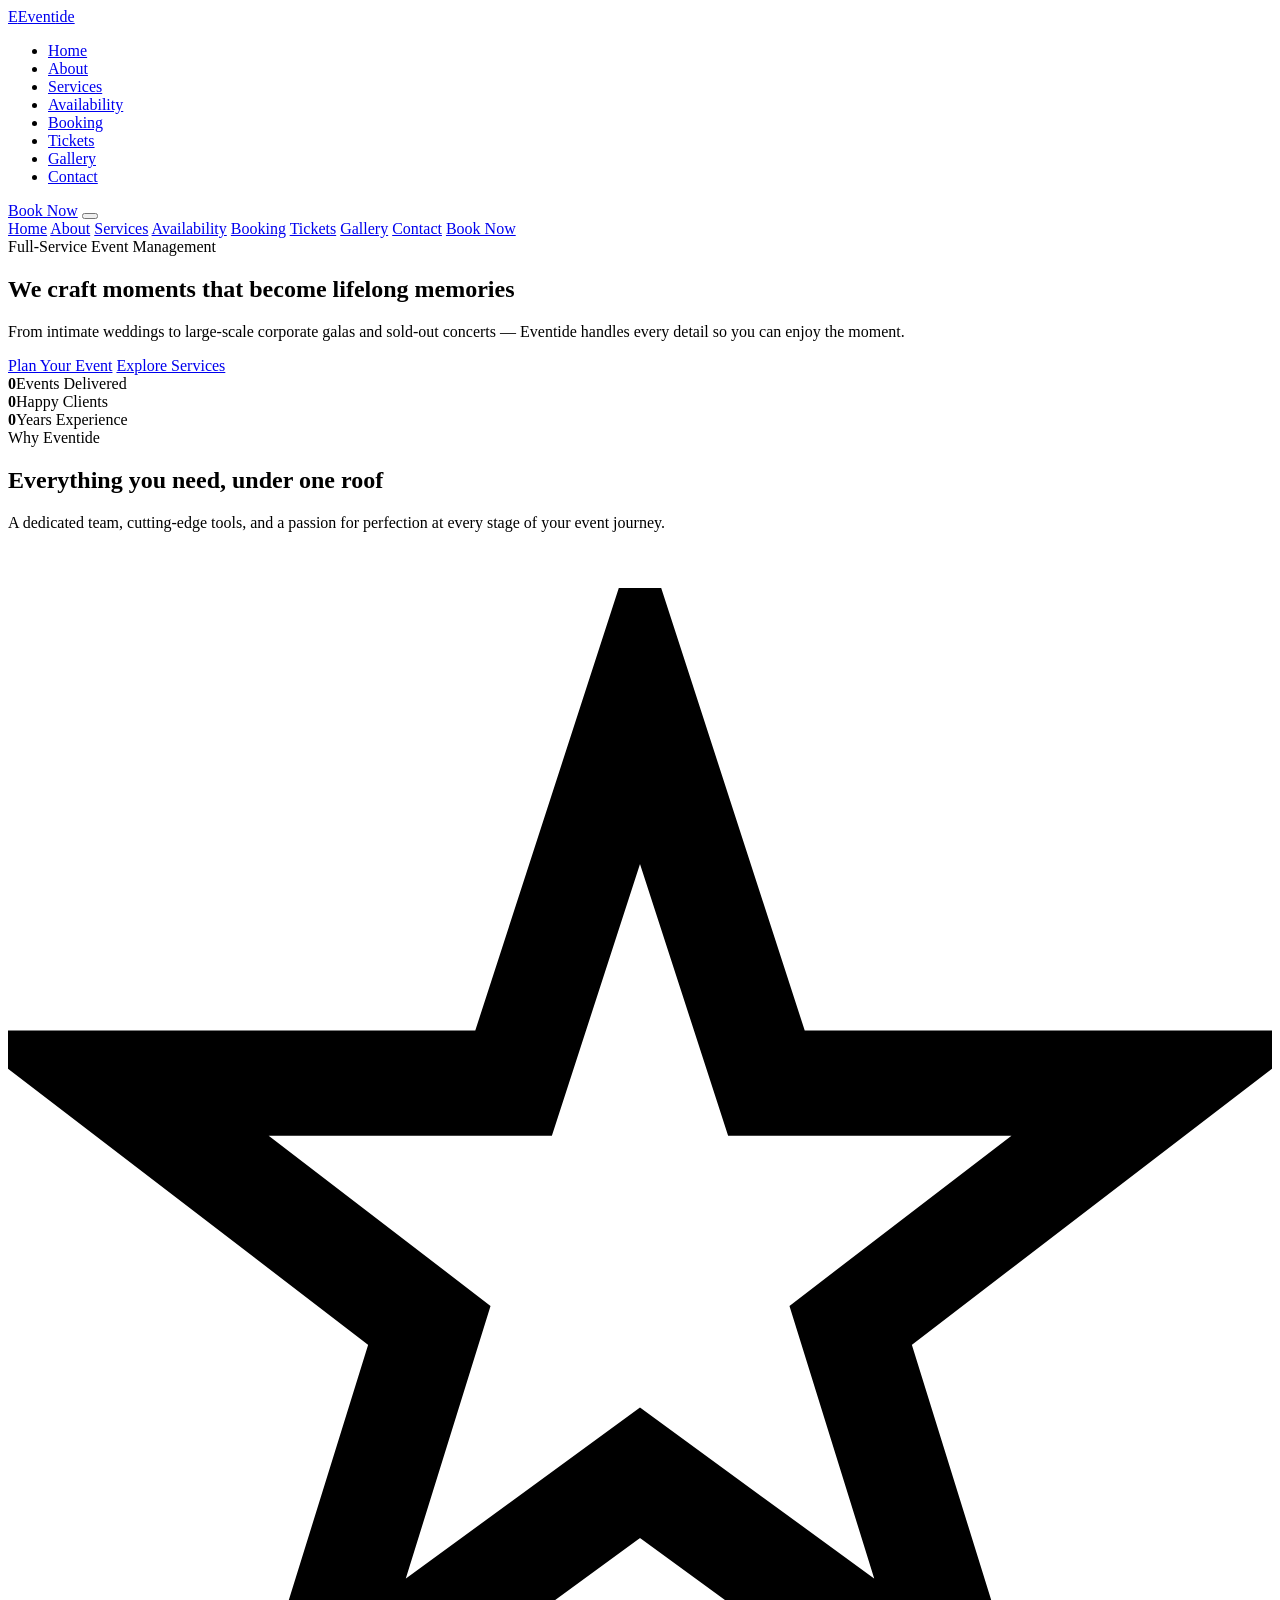
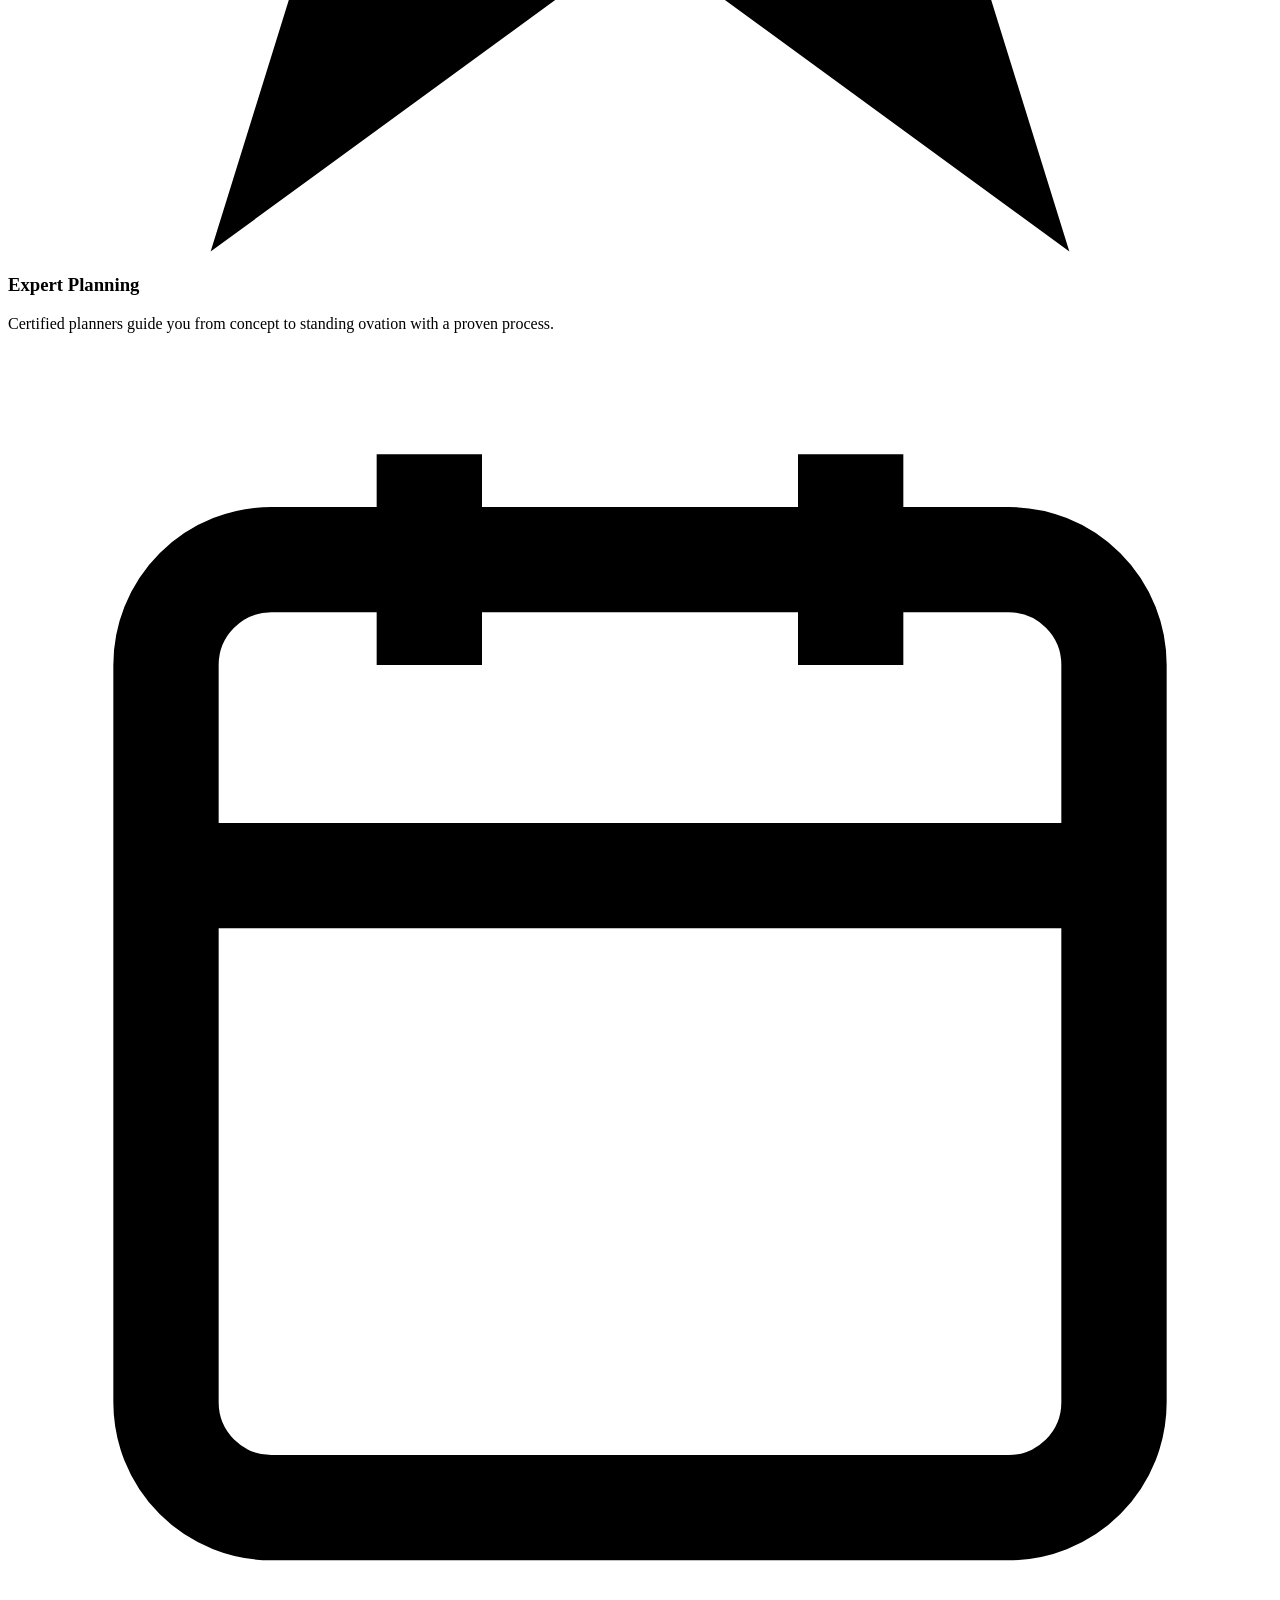
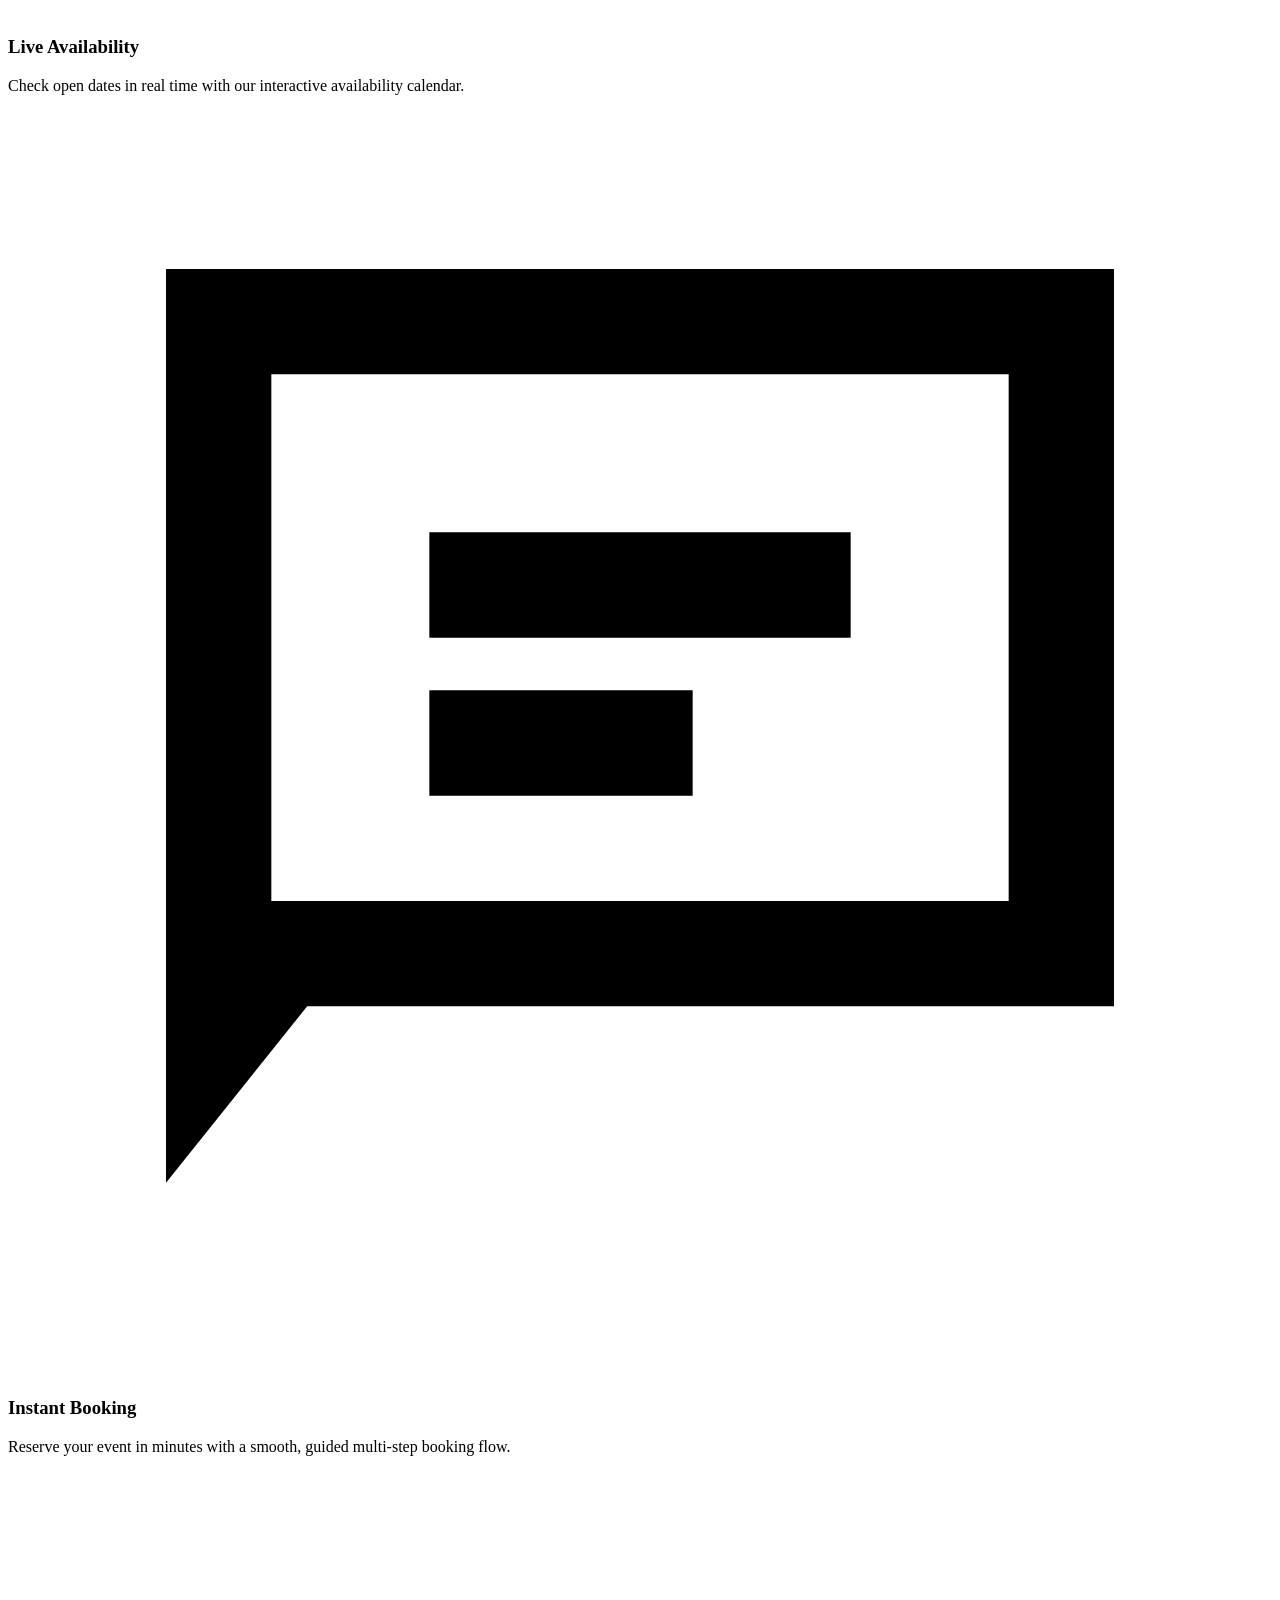
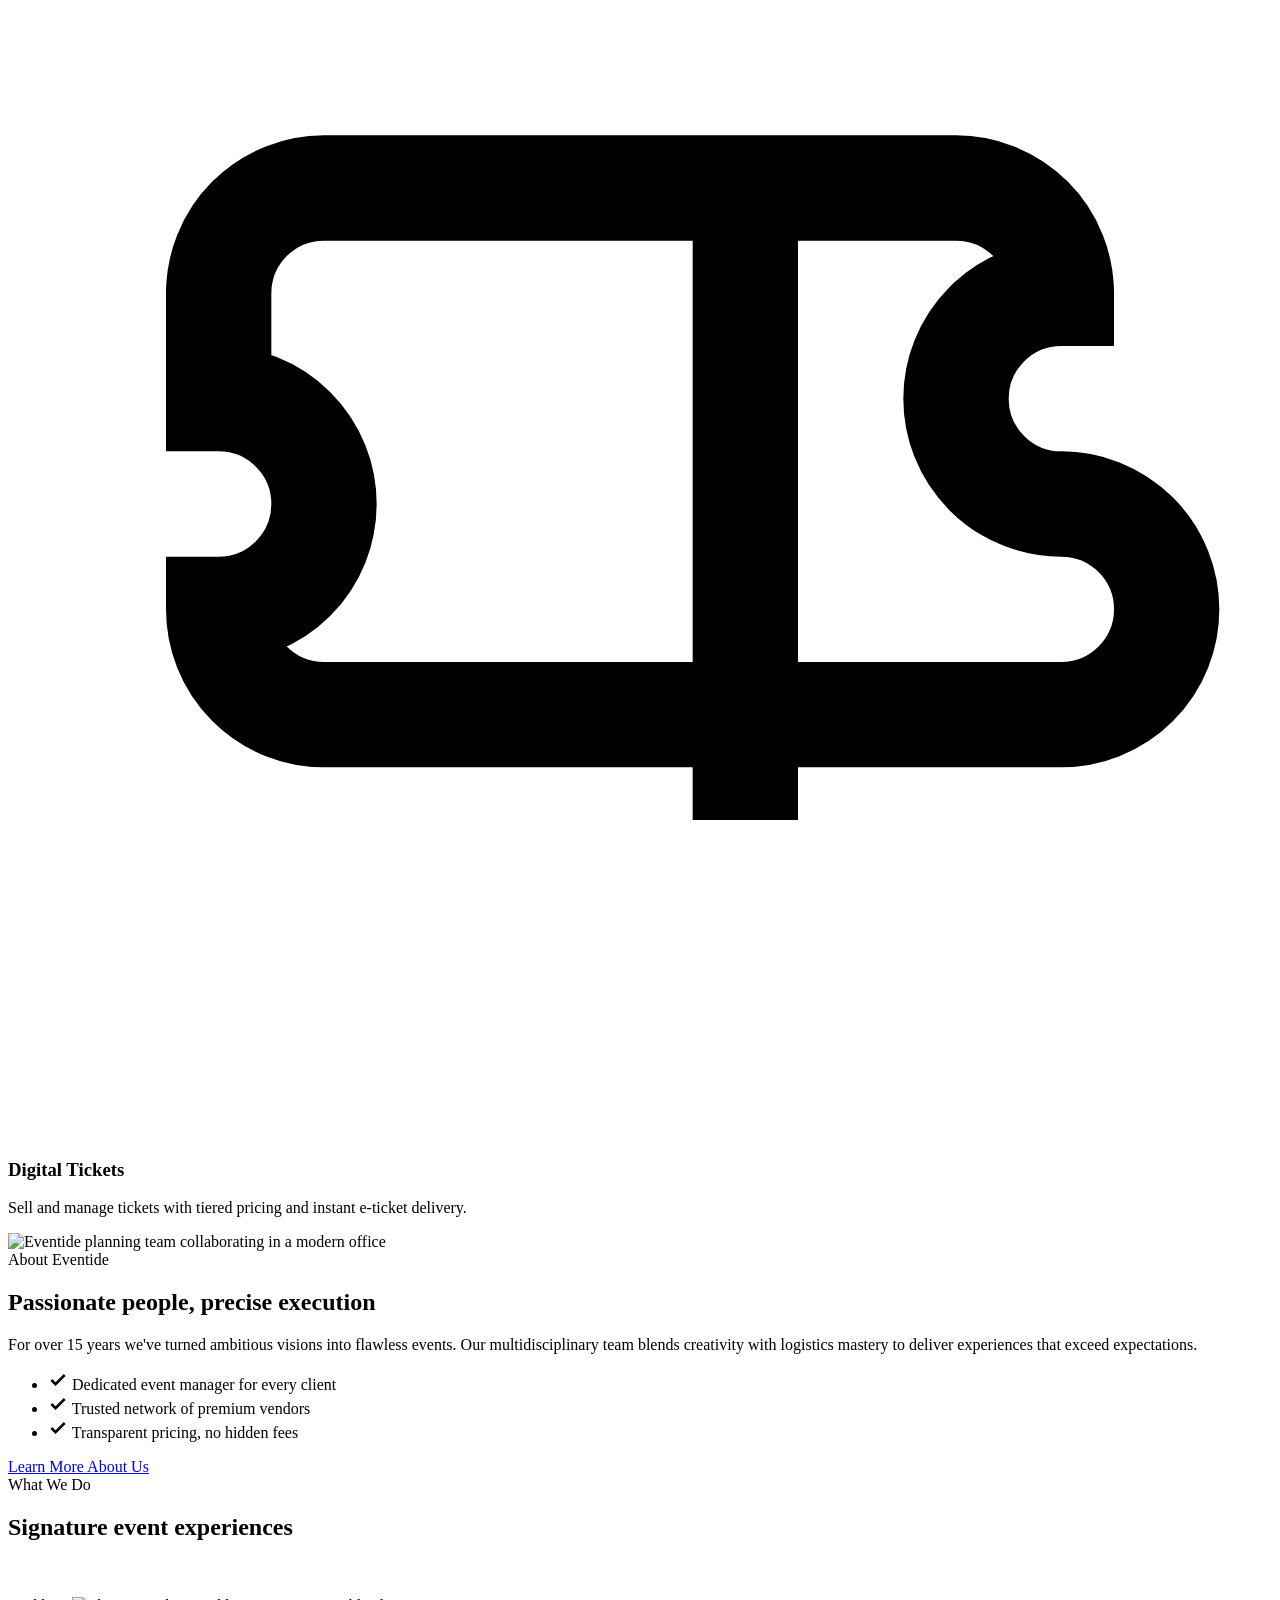
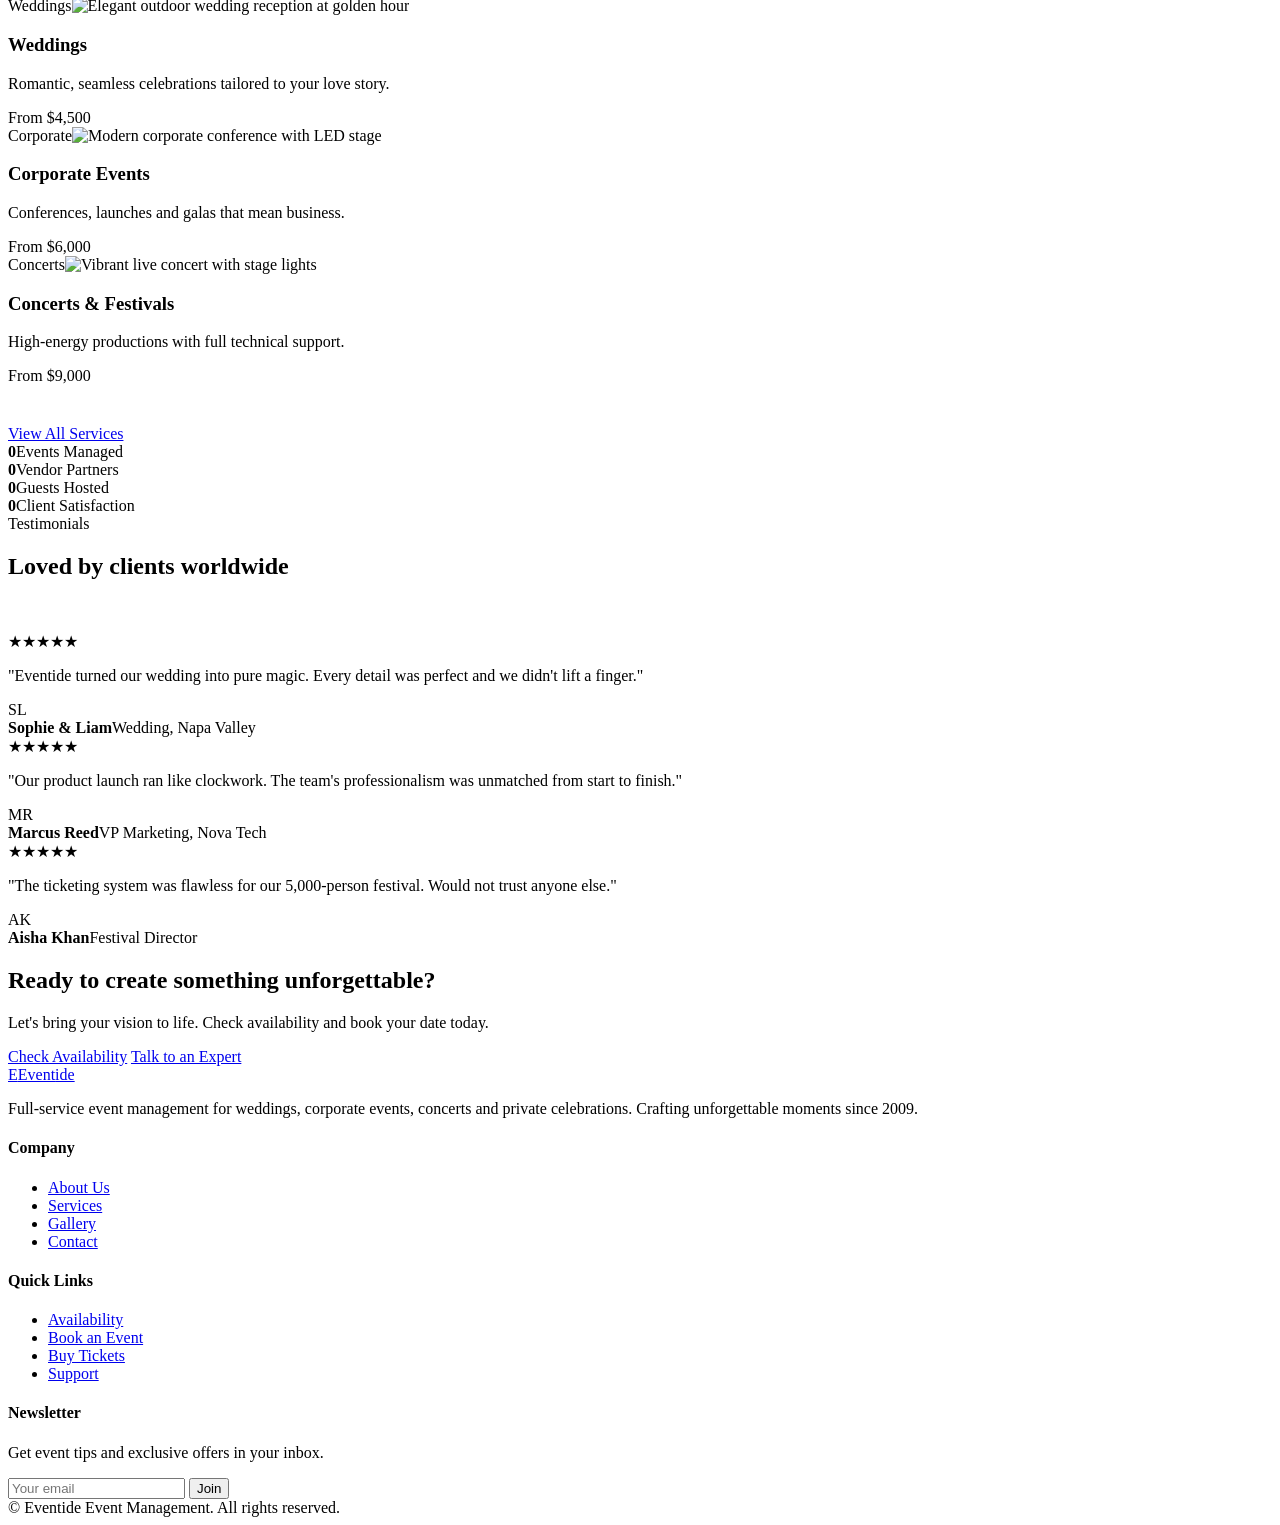
==== index.html @ 727e8614 "Add files via upload" ====
<!DOCTYPE html>
<html lang="en" class="bg-background">
<head>
  <meta charset="UTF-8" />
  <meta name="viewport" content="width=device-width, initial-scale=1.0" />
  <title>Eventide — Unforgettable Events, Flawlessly Managed</title>
  <meta name="description" content="Eventide is a full-service event management company. Plan weddings, corporate events, concerts and private parties with live availability, easy booking and ticketing." />
  <meta name="theme-color" content="#0f0d15" />
  <link rel="preconnect" href="https://fonts.googleapis.com" />
  <link rel="preconnect" href="https://fonts.gstatic.com" crossorigin />
  <link href="https://fonts.googleapis.com/css2?family=Inter:wght@400;500;600;700;800&family=Playfair+Display:wght@600;700;800&display=swap" rel="stylesheet" />
  <link rel="stylesheet" href="css/style.css" />
</head>
<body>
  <!-- HEADER -->
  <header class="site-header">
    <nav class="nav" aria-label="Primary">
      <a href="index.html" class="logo"><span class="logo__mark">E</span>Event<span>ide</span></a>
      <ul class="nav__links">
        <li><a href="index.html" class="active">Home</a></li>
        <li><a href="about.html">About</a></li>
        <li><a href="services.html">Services</a></li>
        <li><a href="calendar.html">Availability</a></li>
        <li><a href="booking.html">Booking</a></li>
        <li><a href="tickets.html">Tickets</a></li>
        <li><a href="gallery.html">Gallery</a></li>
        <li><a href="contact.html">Contact</a></li>
      </ul>
      <div class="nav__cta">
        <a href="booking.html" class="btn btn--primary">Book Now</a>
        <button class="nav__toggle" aria-label="Toggle menu" aria-expanded="false"><span></span><span></span><span></span></button>
      </div>
    </nav>
  </header>
  <div class="mobile-panel">
    <a href="index.html" class="active">Home</a>
    <a href="about.html">About</a>
    <a href="services.html">Services</a>
    <a href="calendar.html">Availability</a>
    <a href="booking.html">Booking</a>
    <a href="tickets.html">Tickets</a>
    <a href="gallery.html">Gallery</a>
    <a href="contact.html">Contact</a>
    <a href="booking.html" class="btn btn--primary btn--block">Book Now</a>
  </div>

  <!-- HERO -->
  <section class="hero">
    <div class="hero__bg" style="background-image:url('public/images/hero.png')"></div>
    <div class="container">
      <div class="hero__inner">
        <span class="eyebrow reveal">Full-Service Event Management</span>
        <h1 class="reveal" data-delay="1">We craft moments that become <span class="text-gold">lifelong memories</span></h1>
        <p class="reveal" data-delay="2">From intimate weddings to large-scale corporate galas and sold-out concerts — Eventide handles every detail so you can enjoy the moment.</p>
        <div class="hero__actions reveal" data-delay="3">
          <a href="booking.html" class="btn btn--primary">Plan Your Event</a>
          <a href="services.html" class="btn btn--ghost">Explore Services</a>
        </div>
        <div class="hero__stats reveal" data-delay="4">
          <div class="hero__stat"><strong><span data-count="1200" data-suffix="+">0</span></strong><span>Events Delivered</span></div>
          <div class="hero__stat"><strong><span data-count="98" data-suffix="%">0</span></strong><span>Happy Clients</span></div>
          <div class="hero__stat"><strong><span data-count="15" data-suffix="+">0</span></strong><span>Years Experience</span></div>
        </div>
      </div>
    </div>
  </section>

  <!-- FEATURES -->
  <section class="section">
    <div class="container">
      <div class="center" style="margin-bottom:56px">
        <span class="eyebrow reveal">Why Eventide</span>
        <h2 class="section-title reveal" data-delay="1">Everything you need, under one roof</h2>
        <p class="section-lead reveal" data-delay="2">A dedicated team, cutting-edge tools, and a passion for perfection at every stage of your event journey.</p>
      </div>
      <div class="grid grid--4">
        <article class="card feature reveal">
          <div class="feature__icon"><svg viewBox="0 0 24 24" fill="none" stroke="currentColor" stroke-width="2"><path d="M12 2l2.4 7.4H22l-6 4.6 2.3 7.4-6.3-4.6L5.7 21.4 8 14 2 9.4h7.6z"/></svg></div>
          <h3>Expert Planning</h3>
          
          <p>Certified planners guide you from concept to standing ovation with a proven process.</p>
        </article>
        <article class="card feature reveal" data-delay="1">
          <div class="feature__icon"><svg viewBox="0 0 24 24" fill="none" stroke="currentColor" stroke-width="2"><rect x="3" y="4" width="18" height="18" rx="2"/><path d="M16 2v4M8 2v4M3 10h18"/></svg></div>
          <h3>Live Availability</h3>
          
          <p>Check open dates in real time with our interactive availability calendar.</p>
        </article>
        <article class="card feature reveal" data-delay="2">
          <div class="feature__icon"><svg viewBox="0 0 24 24" fill="none" stroke="currentColor" stroke-width="2"><path d="M4 4h16v12H5.2L4 17.5z"/><path d="M8 9h8M8 12h5"/></svg></div>
          <h3>Instant Booking</h3>
          
          <p>Reserve your event in minutes with a smooth, guided multi-step booking flow.</p>
        </article>
        <article class="card feature reveal" data-delay="3">
          <div class="feature__icon"><svg viewBox="0 0 24 24" fill="none" stroke="currentColor" stroke-width="2"><path d="M4 8a2 2 0 012-2h12a2 2 0 012 2 2 2 0 000 4 2 2 0 010 4H6a2 2 0 01-2-2 2 2 0 000-4z"/><path d="M14 6v12"/></svg></div>
          <h3>Digital Tickets</h3>
          
          <p>Sell and manage tickets with tiered pricing and instant e-ticket delivery.</p>
        </article>
      </div>
    </div>
  </section>

  <!-- ABOUT SPLIT -->
  <section class="section" style="padding-top:0">
    <div class="container">
      <div class="split">
        <div class="split__media reveal"><img src="public/images/team.png" alt="Eventide planning team collaborating in a modern office" /></div>
        <div class="split__body reveal" data-delay="1">
          <span class="eyebrow">About Eventide</span>
          <h2 class="section-title">Passionate people, precise execution</h2>
          <p>For over 15 years we've turned ambitious visions into flawless events. Our multidisciplinary team blends creativity with logistics mastery to deliver experiences that exceed expectations.</p>
          <ul class="check-list">
            <li><svg width="20" height="20" viewBox="0 0 24 24" fill="none" stroke="currentColor" stroke-width="3"><path d="M20 6L9 17l-5-5"/></svg> Dedicated event manager for every client</li>
            <li><svg width="20" height="20" viewBox="0 0 24 24" fill="none" stroke="currentColor" stroke-width="3"><path d="M20 6L9 17l-5-5"/></svg> Trusted network of premium vendors</li>
            <li><svg width="20" height="20" viewBox="0 0 24 24" fill="none" stroke="currentColor" stroke-width="3"><path d="M20 6L9 17l-5-5"/></svg> Transparent pricing, no hidden fees</li>
          </ul>
          <a href="about.html" class="btn btn--ghost" style="margin-top:10px">Learn More About Us</a>
        </div>
      </div>
    </div>
  </section>

  <!-- SERVICES PREVIEW -->
  <section class="section" style="padding-top:0">
    <div class="container">
      <div class="center" style="margin-bottom:56px">
        <span class="eyebrow reveal">What We Do</span>
        <h2 class="section-title reveal" data-delay="1">Signature event experiences</h2>
      </div>
      <div class="grid grid--3">
        <article class="card reveal">
          <div class="card__media"><span class="card__tag">Weddings</span><img src="public/images/wedding.png" alt="Elegant outdoor wedding reception at golden hour" /></div>
          <div class="card__body"><h3>Weddings</h3><p>Romantic, seamless celebrations tailored to your love story.</p><div class="card__price">From $4,500</div></div>
        </article>
        <article class="card reveal" data-delay="1">
          <div class="card__media"><span class="card__tag">Corporate</span><img src="public/images/corporate.png" alt="Modern corporate conference with LED stage" /></div>
          <div class="card__body"><h3>Corporate Events</h3><p>Conferences, launches and galas that mean business.</p><div class="card__price">From $6,000</div></div>
        </article>
        <article class="card reveal" data-delay="2">
          <div class="card__media"><span class="card__tag">Concerts</span><img src="public/images/concert.png" alt="Vibrant live concert with stage lights" /></div>
          <div class="card__body"><h3>Concerts & Festivals</h3><p>High-energy productions with full technical support.</p><div class="card__price">From $9,000</div></div>
        </article>
      </div>
      <div class="center" style="margin-top:40px"><a href="services.html" class="btn btn--primary">View All Services</a></div>
    </div>
  </section>

  <!-- STATS STRIP -->
  <section class="section--tight">
    <div class="container">
      <div class="stats-strip">
        <div class="stat reveal"><strong><span data-count="1200" data-suffix="+">0</span></strong><span>Events Managed</span></div>
        <div class="stat reveal" data-delay="1"><strong><span data-count="350" data-suffix="+">0</span></strong><span>Vendor Partners</span></div>
        <div class="stat reveal" data-delay="2"><strong><span data-count="45" data-suffix="k">0</span></strong><span>Guests Hosted</span></div>
        <div class="stat reveal" data-delay="3"><strong><span data-count="98" data-suffix="%">0</span></strong><span>Client Satisfaction</span></div>
      </div>
    </div>
  </section>

  <!-- TESTIMONIALS -->
  <section class="section" style="padding-top:0">
    <div class="container">
      <div class="center" style="margin-bottom:52px">
        <span class="eyebrow reveal">Testimonials</span>
        <h2 class="section-title reveal" data-delay="1">Loved by clients worldwide</h2>
      </div>
      <div class="grid grid--3">
        <article class="card testimonial reveal">
          <div class="stars">★★★★★</div>
          <p>"Eventide turned our wedding into pure magic. Every detail was perfect and we didn't lift a finger."</p>
          <div class="testimonial__author"><div class="avatar">SL</div><div><strong>Sophie & Liam</strong><span>Wedding, Napa Valley</span></div></div>
          
        </article>
        <article class="card testimonial reveal" data-delay="1">
          <div class="stars">★★★★★</div>
          <p>"Our product launch ran like clockwork. The team's professionalism was unmatched from start to finish."</p>
          <div class="testimonial__author"><div class="avatar">MR</div><div><strong>Marcus Reed</strong><span>VP Marketing, Nova Tech</span></div></div>
         
        </article>
        <article class="card testimonial reveal" data-delay="2">
          <div class="stars">★★★★★</div>
          <p>"The ticketing system was flawless for our 5,000-person festival. Would not trust anyone else."</p>
          <div class="testimonial__author"><div class="avatar">AK</div><div><strong>Aisha Khan</strong><span>Festival Director</span></div></div>
          
        </article>
      </div>
    </div>
  </section>

  <!-- CTA -->
  <section class="section" style="padding-top:0">
    <div class="container">
      <div class="cta reveal">
        <div class="cta__bg" style="background-image:url('public/images/cta.png')"></div>
        <h2>Ready to create something unforgettable?</h2>
        <p>Let's bring your vision to life. Check availability and book your date today.</p>
        <div class="hero__actions" style="justify-content:center">
          <a href="calendar.html" class="btn btn--primary">Check Availability</a>
          <a href="contact.html" class="btn btn--ghost">Talk to an Expert</a>
        </div>
      </div>
    </div>
  </section>

  <!-- FOOTER -->
  <footer class="site-footer">
    <div class="container">
      <div class="footer__grid">
        <div>
          <a href="index.html" class="logo"><span class="logo__mark">E</span>Event<span>ide</span></a>
          <p>Full-service event management for weddings, corporate events, concerts and private celebrations. Crafting unforgettable moments since 2009.</p>
        </div>
        <div>
          <h4>Company</h4>
          <ul class="footer__links">
            <li><a href="about.html">About Us</a></li>
            <li><a href="services.html">Services</a></li>
            <li><a href="gallery.html">Gallery</a></li>
            <li><a href="contact.html">Contact</a></li>
          </ul>
        </div>
        <div>
          <h4>Quick Links</h4>
          <ul class="footer__links">
            <li><a href="calendar.html">Availability</a></li>
            <li><a href="booking.html">Book an Event</a></li>
            <li><a href="tickets.html">Buy Tickets</a></li>
            <li><a href="contact.html">Support</a></li>
          </ul>
        </div>
        <div>
          <h4>Newsletter</h4>
          <p style="margin-top:0">Get event tips and exclusive offers in your inbox.</p>
          <form class="footer__news">
            <input type="email" placeholder="Your email" aria-label="Email address" required />
            <button class="btn btn--primary" type="submit">Join</button>
          </form>
        </div>
      </div>
      <div class="footer__bottom">© <span data-year></span> Eventide Event Management. All rights reserved.</div>
    </div>
  </footer>

  <script src="js/main.js"></script>
</body>
</html>
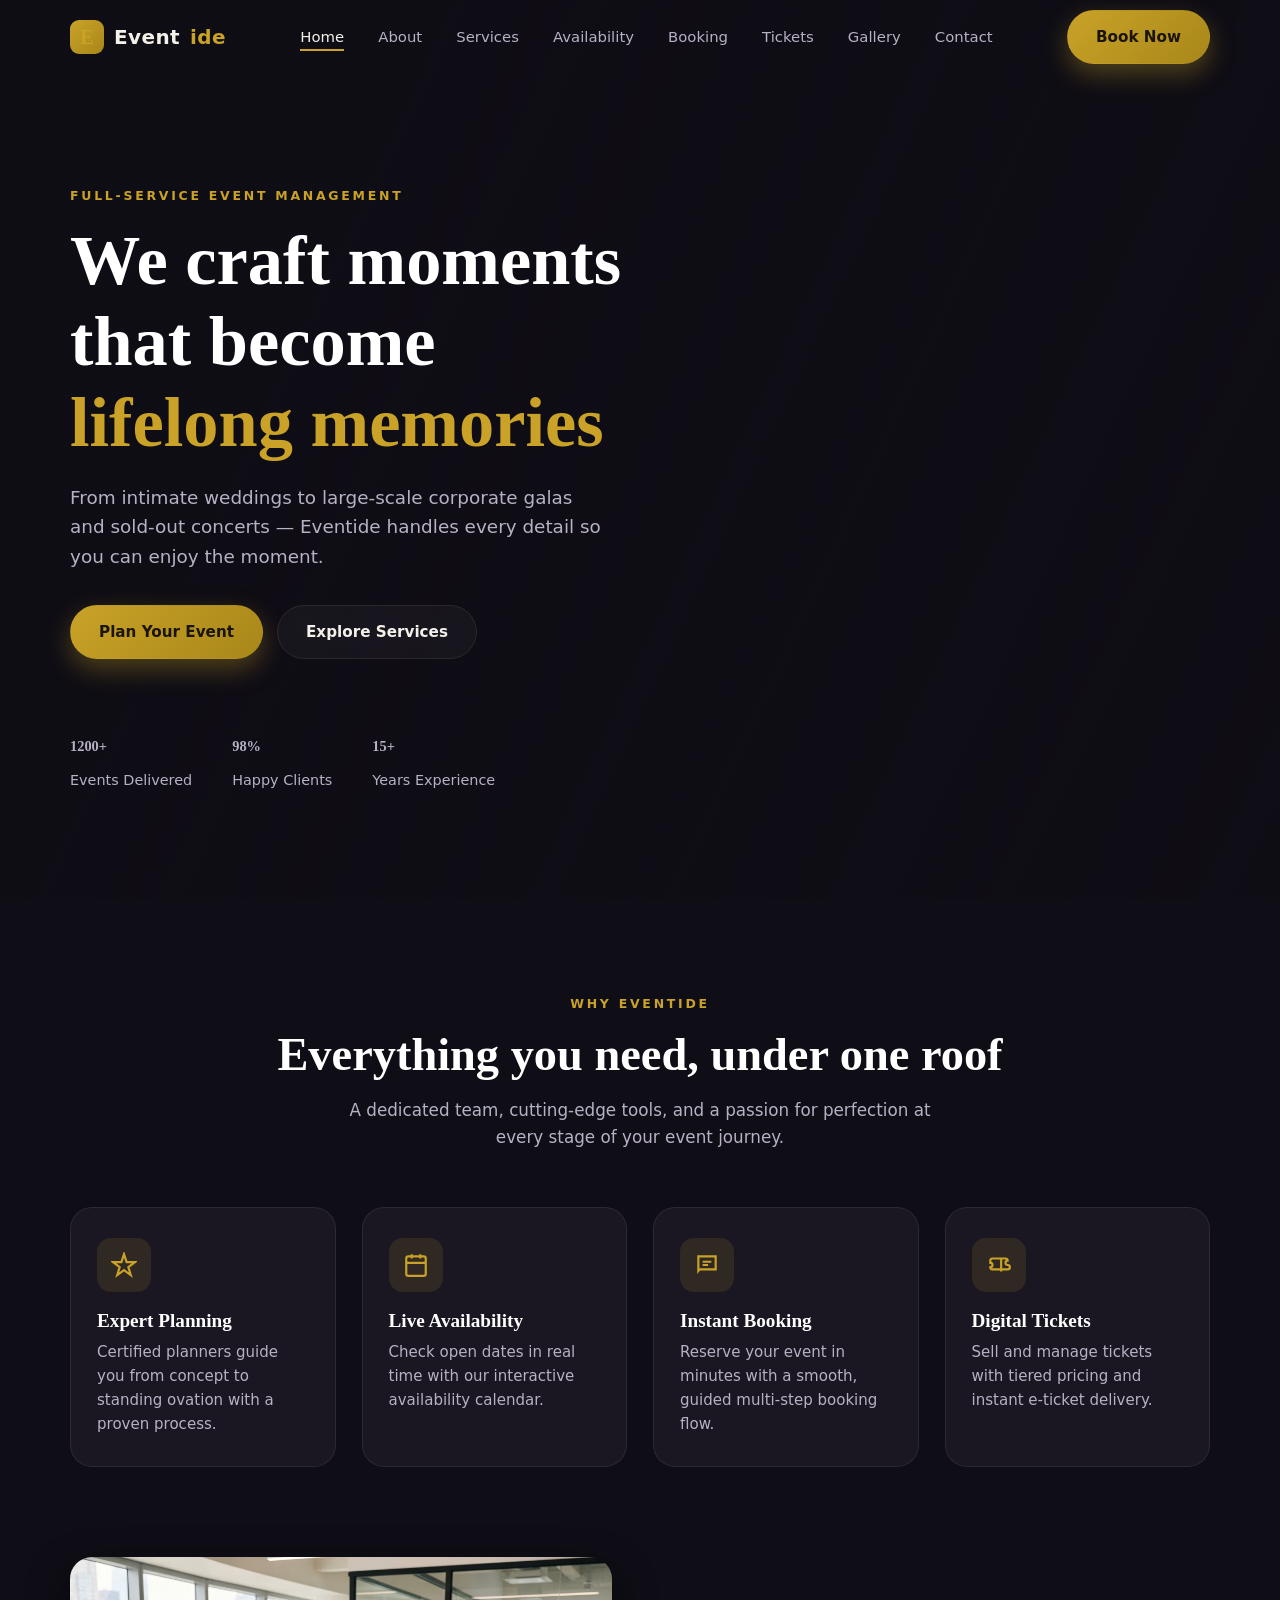
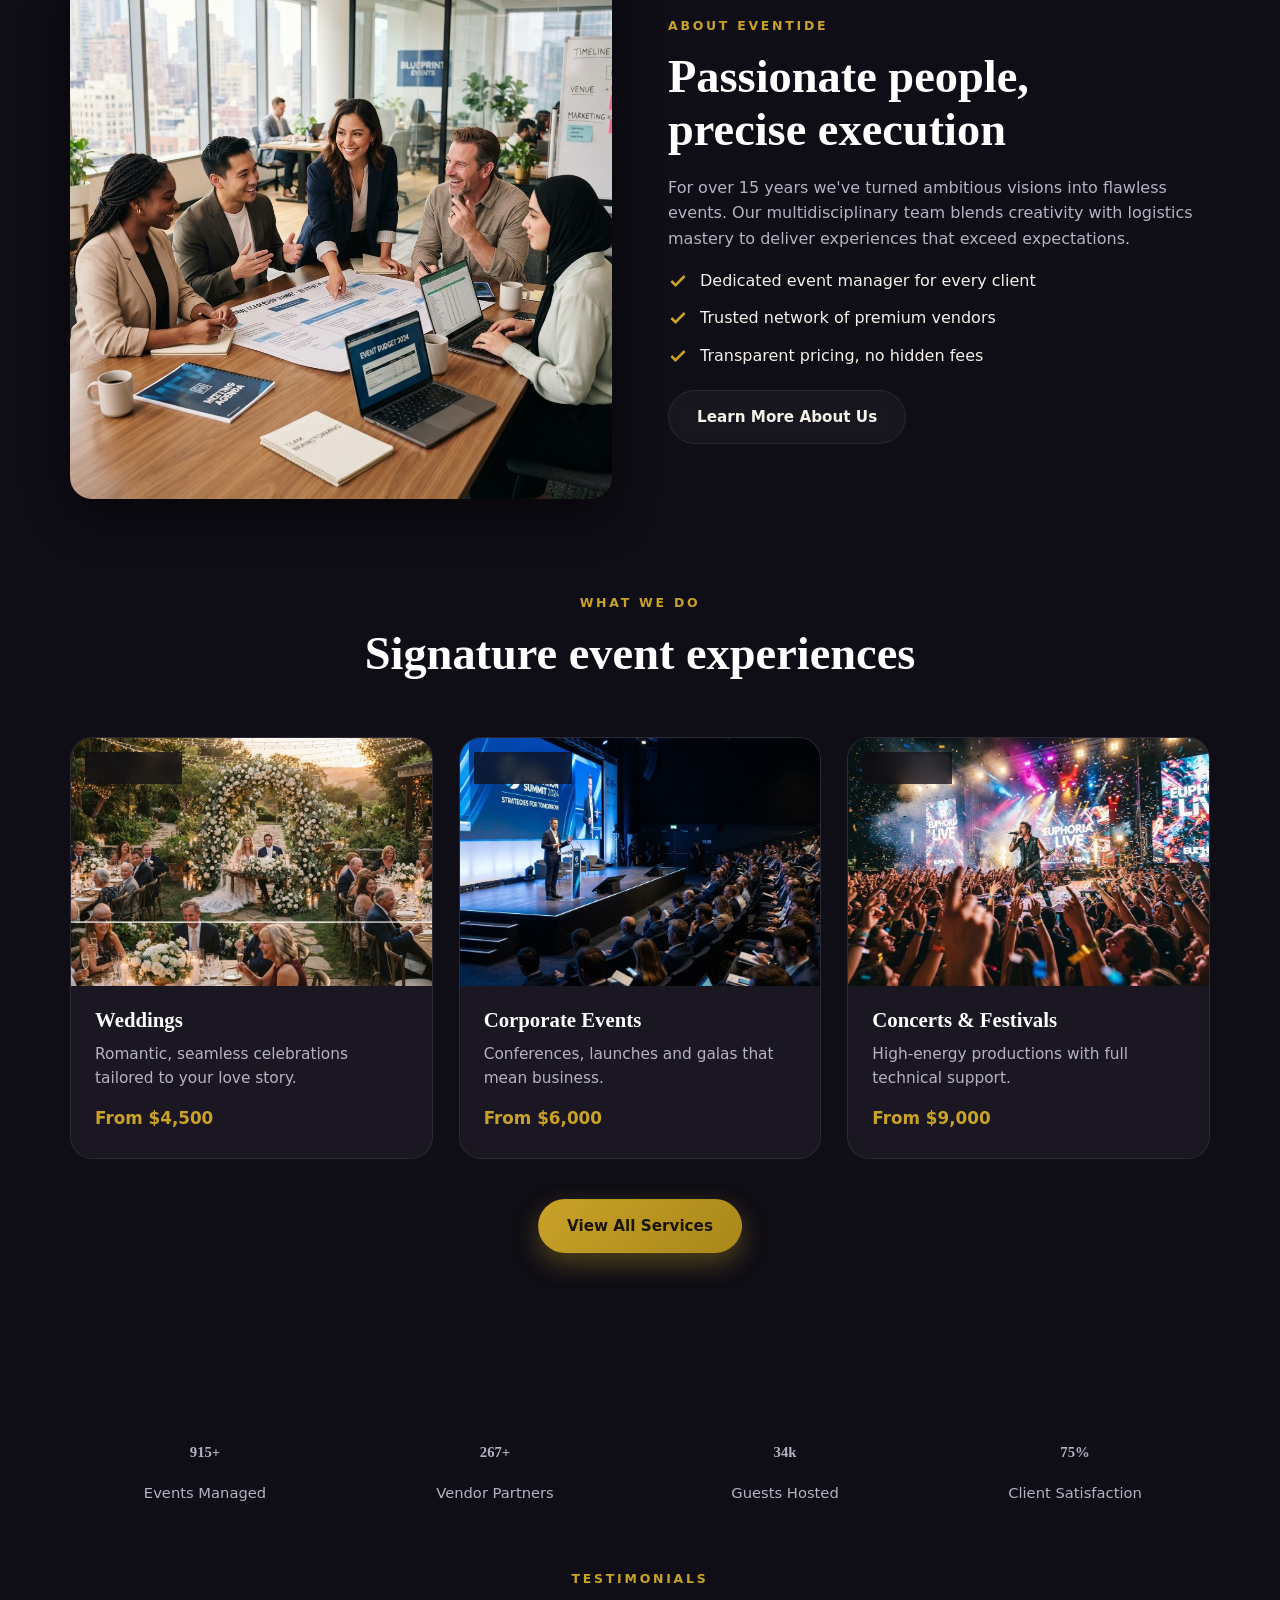
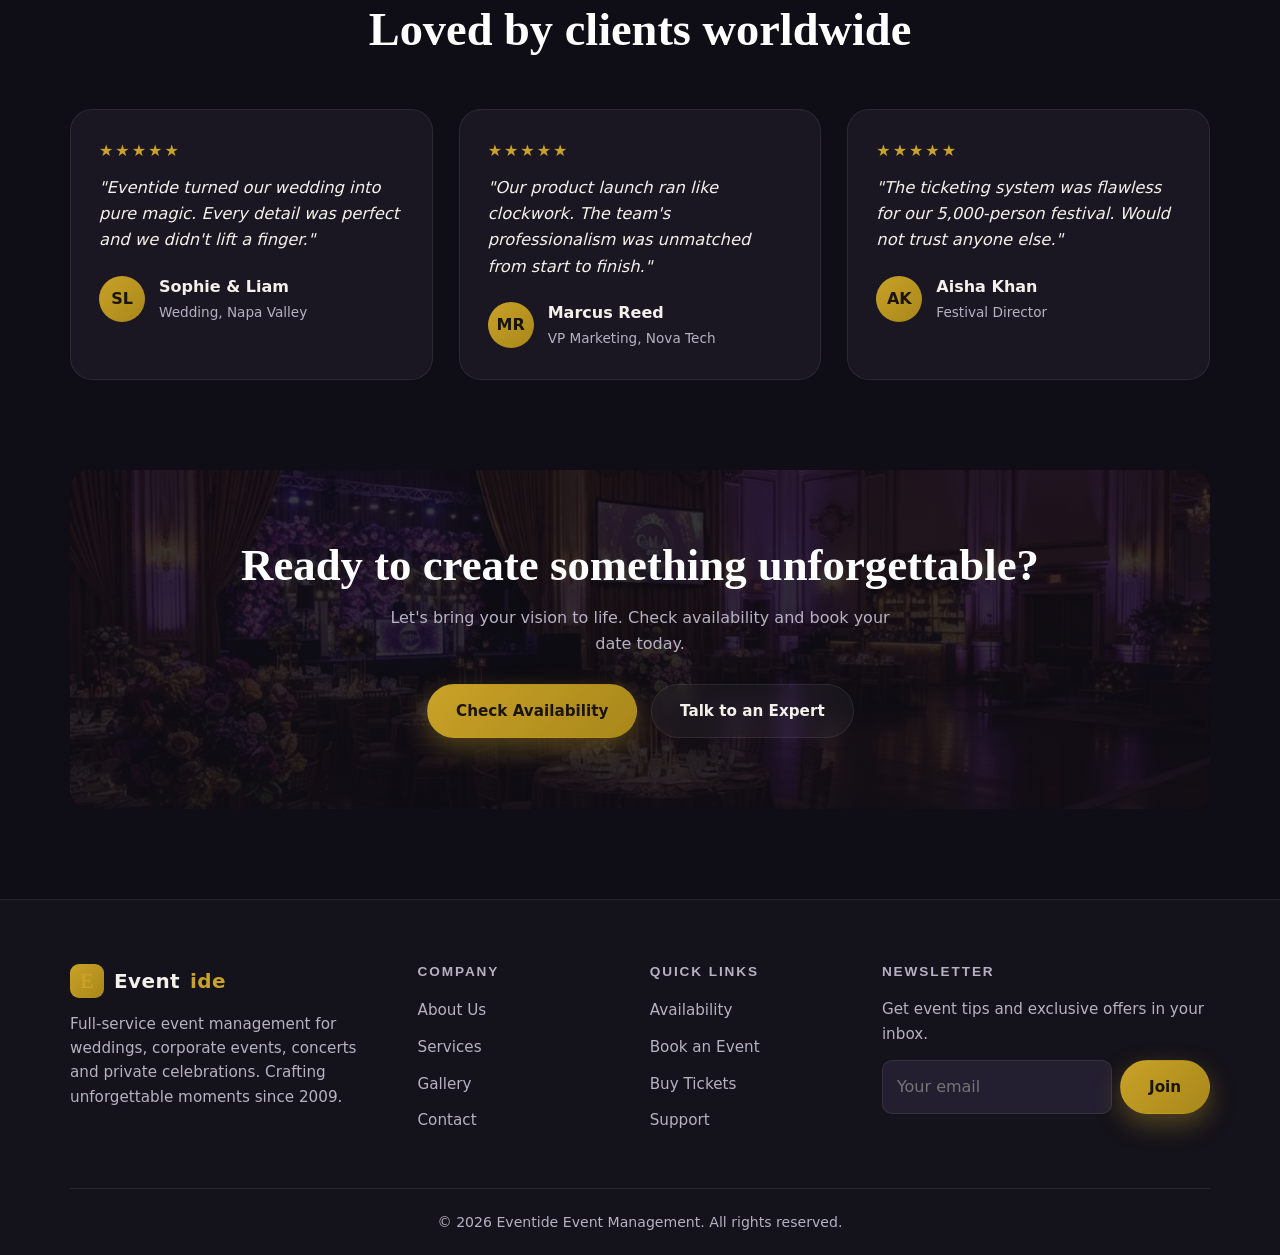
==== commit 3e302e60: "Update index.html" ====
--- a/index.html
+++ b/index.html
@@ -9,7 +9,7 @@
   <link rel="preconnect" href="https://fonts.googleapis.com" />
   <link rel="preconnect" href="https://fonts.gstatic.com" crossorigin />
   <link href="https://fonts.googleapis.com/css2?family=Inter:wght@400;500;600;700;800&family=Playfair+Display:wght@600;700;800&display=swap" rel="stylesheet" />
-  <link rel="stylesheet" href="css/style.css" />
+  <link rel="stylesheet" href="style.css" />
 </head>
 <body>
   <!-- HEADER -->
@@ -106,7 +106,7 @@
   <section class="section" style="padding-top:0">
     <div class="container">
       <div class="split">
-        <div class="split__media reveal"><img src="public/images/team.png" alt="Eventide planning team collaborating in a modern office" /></div>
+        <div class="split__media reveal"><img src="team.png" alt="Eventide planning team collaborating in a modern office" /></div>
         <div class="split__body reveal" data-delay="1">
           <span class="eyebrow">About Eventide</span>
           <h2 class="section-title">Passionate people, precise execution</h2>
@@ -131,15 +131,15 @@
       </div>
       <div class="grid grid--3">
         <article class="card reveal">
-          <div class="card__media"><span class="card__tag">Weddings</span><img src="public/images/wedding.png" alt="Elegant outdoor wedding reception at golden hour" /></div>
+          <div class="card__media"><span class="card__tag">Weddings</span><img src="wedding.png" alt="Elegant outdoor wedding reception at golden hour" /></div>
           <div class="card__body"><h3>Weddings</h3><p>Romantic, seamless celebrations tailored to your love story.</p><div class="card__price">From $4,500</div></div>
         </article>
         <article class="card reveal" data-delay="1">
-          <div class="card__media"><span class="card__tag">Corporate</span><img src="public/images/corporate.png" alt="Modern corporate conference with LED stage" /></div>
+          <div class="card__media"><span class="card__tag">Corporate</span><img src="corporate.png" alt="Modern corporate conference with LED stage" /></div>
           <div class="card__body"><h3>Corporate Events</h3><p>Conferences, launches and galas that mean business.</p><div class="card__price">From $6,000</div></div>
         </article>
         <article class="card reveal" data-delay="2">
-          <div class="card__media"><span class="card__tag">Concerts</span><img src="public/images/concert.png" alt="Vibrant live concert with stage lights" /></div>
+          <div class="card__media"><span class="card__tag">Concerts</span><img src="concert.png" alt="Vibrant live concert with stage lights" /></div>
           <div class="card__body"><h3>Concerts & Festivals</h3><p>High-energy productions with full technical support.</p><div class="card__price">From $9,000</div></div>
         </article>
       </div>
@@ -193,7 +193,7 @@
   <section class="section" style="padding-top:0">
     <div class="container">
       <div class="cta reveal">
-        <div class="cta__bg" style="background-image:url('public/images/cta.png')"></div>
+        <div class="cta__bg" style="background-image:url('cta.png')"></div>
         <h2>Ready to create something unforgettable?</h2>
         <p>Let's bring your vision to life. Check availability and book your date today.</p>
         <div class="hero__actions" style="justify-content:center">
@@ -243,6 +243,6 @@
     </div>
   </footer>
 
-  <script src="js/main.js"></script>
+  <script src="main.js"></script>
 </body>
 </html>
--- a/style.css
+++ b/style.css
@@ -0,0 +1,665 @@
+/* ==========================================================================
+   Eventide — Event Management System
+   Shared Stylesheet (animations, media queries, multi-stage classes)
+   ========================================================================== */
+
+/* ---------- Design Tokens ---------- */
+:root {
+  --brand: #c9a227;          /* gold */
+  --brand-dark: #a8871a;
+  --ink: #14121a;            /* near-black */
+  --ink-soft: #221f2b;
+  --bg: #0f0d15;             /* deep charcoal */
+  --surface: #1a1722;
+  --surface-2: #241f30;
+  --text: #f4f1ea;
+  --muted: #b7b1c4;
+  --line: rgba(255, 255, 255, 0.08);
+  --white: #ffffff;
+  --radius: 14px;
+  --radius-lg: 22px;
+  --shadow: 0 18px 45px rgba(0, 0, 0, 0.45);
+  --shadow-sm: 0 8px 22px rgba(0, 0, 0, 0.3);
+  --container: 1180px;
+  --header-h: 74px;
+  --ease: cubic-bezier(0.22, 1, 0.36, 1);
+}
+
+/* ---------- Reset ---------- */
+*,
+*::before,
+*::after { box-sizing: border-box; margin: 0; padding: 0; }
+
+html { scroll-behavior: smooth; -webkit-text-size-adjust: 100%; }
+
+body {
+  font-family: "Inter", system-ui, -apple-system, "Segoe UI", Roboto, sans-serif;
+  background: var(--bg);
+  color: var(--text);
+  line-height: 1.6;
+  overflow-x: hidden;
+}
+
+h1, h2, h3, h4 {
+  font-family: "Playfair Display", Georgia, serif;
+  line-height: 1.15;
+  font-weight: 700;
+  color: var(--white);
+  text-wrap: balance;
+}
+
+a { color: inherit; text-decoration: none; }
+img { max-width: 100%; display: block; }
+ul { list-style: none; }
+button, input, textarea, select { font: inherit; color: inherit; }
+
+/* ---------- Layout Helpers ---------- */
+.container {
+  width: 100%;
+  max-width: var(--container);
+  margin-inline: auto;
+  padding-inline: 20px;
+}
+
+.section { padding-block: 90px; position: relative; }
+.section--tight { padding-block: 60px; }
+
+.eyebrow {
+  display: inline-block;
+  font-size: 0.78rem;
+  letter-spacing: 0.22em;
+  text-transform: uppercase;
+  color: var(--brand);
+  font-weight: 600;
+  margin-bottom: 14px;
+}
+
+.section-title { font-size: clamp(1.9rem, 4vw, 2.9rem); margin-bottom: 16px; }
+.section-lead { color: var(--muted); max-width: 620px; font-size: 1.05rem; }
+.center { text-align: center; margin-inline: auto; }
+.center .section-lead { margin-inline: auto; }
+.text-gold { color: var(--brand); }
+
+/* ---------- Buttons ---------- */
+.btn {
+  display: inline-flex;
+  align-items: center;
+  justify-content: center;
+  gap: 8px;
+  padding: 14px 28px;
+  border-radius: 999px;
+  font-weight: 600;
+  font-size: 0.95rem;
+  cursor: pointer;
+  border: 1px solid transparent;
+  transition: transform 0.3s var(--ease), box-shadow 0.3s var(--ease),
+    background 0.3s var(--ease), color 0.3s var(--ease);
+  will-change: transform;
+}
+.btn:active { transform: scale(0.97); }
+
+.btn--primary {
+  background: linear-gradient(135deg, var(--brand), var(--brand-dark));
+  color: #1a1508;
+  box-shadow: 0 10px 26px rgba(201, 162, 39, 0.35);
+}
+.btn--primary:hover { transform: translateY(-3px); box-shadow: 0 16px 34px rgba(201, 162, 39, 0.5); }
+
+.btn--ghost {
+  border-color: var(--line);
+  background: rgba(255, 255, 255, 0.04);
+  color: var(--text);
+  backdrop-filter: blur(6px);
+}
+.btn--ghost:hover { border-color: var(--brand); color: var(--brand); transform: translateY(-3px); }
+
+.btn--block { width: 100%; }
+
+/* ==========================================================================
+   Header / Navigation
+   ========================================================================== */
+.site-header {
+  position: fixed;
+  inset: 0 0 auto 0;
+  height: var(--header-h);
+  display: flex;
+  align-items: center;
+  z-index: 100;
+  transition: background 0.4s var(--ease), box-shadow 0.4s var(--ease),
+    backdrop-filter 0.4s var(--ease);
+}
+.site-header.scrolled {
+  background: rgba(15, 13, 21, 0.85);
+  backdrop-filter: blur(14px);
+  box-shadow: 0 1px 0 var(--line);
+}
+.nav {
+  display: flex;
+  align-items: center;
+  justify-content: space-between;
+  width: 100%;
+  max-width: var(--container);
+  margin-inline: auto;
+  padding-inline: 20px;
+}
+.logo { display: flex; align-items: center; gap: 10px; font-weight: 800; font-size: 1.25rem; letter-spacing: 0.02em; }
+.logo__mark {
+  width: 34px; height: 34px; border-radius: 9px;
+  display: grid; place-items: center;
+  background: linear-gradient(135deg, var(--brand), var(--brand-dark));
+  color: #1a1508; font-family: "Playfair Display", serif; font-weight: 700;
+}
+.logo span { color: var(--brand); }
+
+.nav__links { display: flex; align-items: center; gap: 4px; }
+.nav__links a {
+  position: relative;
+  padding: 9px 15px;
+  font-size: 0.93rem;
+  color: var(--muted);
+  border-radius: 8px;
+  transition: color 0.25s var(--ease);
+}
+.nav__links a::after {
+  content: "";
+  position: absolute;
+  left: 15px; right: 15px; bottom: 4px;
+  height: 2px;
+  background: var(--brand);
+  transform: scaleX(0);
+  transform-origin: left;
+  transition: transform 0.3s var(--ease);
+}
+.nav__links a:hover { color: var(--text); }
+.nav__links a:hover::after,
+.nav__links a.active::after { transform: scaleX(1); }
+.nav__links a.active { color: var(--text); }
+
+.nav__cta { display: flex; align-items: center; gap: 12px; }
+
+.nav__toggle {
+  display: none;
+  flex-direction: column;
+  gap: 5px;
+  background: none;
+  border: 0;
+  cursor: pointer;
+  padding: 8px;
+}
+.nav__toggle span {
+  width: 24px; height: 2px; background: var(--text); border-radius: 2px;
+  transition: transform 0.3s var(--ease), opacity 0.3s var(--ease);
+}
+.nav__toggle.open span:nth-child(1) { transform: translateY(7px) rotate(45deg); }
+.nav__toggle.open span:nth-child(2) { opacity: 0; }
+.nav__toggle.open span:nth-child(3) { transform: translateY(-7px) rotate(-45deg); }
+
+/* ==========================================================================
+   Hero
+   ========================================================================== */
+.hero {
+  position: relative;
+  min-height: 100vh;
+  display: flex;
+  align-items: center;
+  padding-top: var(--header-h);
+  overflow: hidden;
+}
+.hero__bg {
+  position: absolute;
+  inset: 0;
+  background-size: cover;
+  background-position: center;
+  transform: scale(1.1);
+  animation: kenburns 18s ease-out forwards;
+  z-index: -2;
+}
+.hero__bg::after {
+  content: "";
+  position: absolute;
+  inset: 0;
+  background: linear-gradient(115deg, rgba(15, 13, 21, 0.92) 25%, rgba(15, 13, 21, 0.55) 70%, rgba(15, 13, 21, 0.35));
+}
+.hero__inner { max-width: 680px; }
+.hero h1 { font-size: clamp(2.4rem, 6vw, 4.4rem); margin-bottom: 20px; }
+.hero p { color: var(--muted); font-size: 1.15rem; max-width: 540px; margin-bottom: 34px; }
+.hero__actions { display: flex; flex-wrap: wrap; gap: 14px; }
+
+.hero__stats {
+  display: flex;
+  gap: 40px;
+  margin-top: 56px;
+  flex-wrap: wrap;
+}
+.hero__stat strong { display: block; font-family: "Playfair Display", serif; font-size: 2rem; color: var(--brand); }
+.hero__stat span { color: var(--muted); font-size: 0.9rem; }
+
+/* ==========================================================================
+   Reusable Cards / Grids
+   ========================================================================== */
+.grid { display: grid; gap: 26px; }
+.grid--3 { grid-template-columns: repeat(3, 1fr); }
+.grid--4 { grid-template-columns: repeat(4, 1fr); }
+.grid--2 { grid-template-columns: repeat(2, 1fr); }
+
+.card {
+  background: var(--surface);
+  border: 1px solid var(--line);
+  border-radius: var(--radius-lg);
+  overflow: hidden;
+  transition: transform 0.4s var(--ease), border-color 0.4s var(--ease), box-shadow 0.4s var(--ease);
+}
+.card:hover { transform: translateY(-8px); border-color: rgba(201, 162, 39, 0.4); box-shadow: var(--shadow); }
+
+.card__media { position: relative; aspect-ratio: 16 / 11; overflow: hidden; }
+.card__media img { width: 100%; height: 100%; object-fit: cover; transition: transform 0.6s var(--ease); }
+.card:hover .card__media img { transform: scale(1.08); }
+.card__tag {
+  position: absolute; top: 14px; left: 14px;
+  background: rgba(15, 13, 21, 0.75);
+  color: var(--brand);
+  padding: 6px 14px; border-radius: 999px; font-size: 0.78rem; font-weight: 600;
+  backdrop-filter: blur(6px);
+}
+.card__body { padding: 22px 24px 26px; }
+.card__body h3 { font-size: 1.3rem; margin-bottom: 10px; }
+.card__body p { color: var(--muted); font-size: 0.96rem; }
+.card__price { color: var(--brand); font-weight: 700; margin-top: 14px; font-size: 1.05rem; }
+
+/* Icon feature card */
+.feature { padding: 30px 26px; text-align: left; }
+.feature__icon {
+  width: 54px; height: 54px; border-radius: 14px;
+  display: grid; place-items: center; margin-bottom: 18px;
+  background: rgba(201, 162, 39, 0.12);
+  color: var(--brand);
+}
+.feature__icon svg { width: 26px; height: 26px; }
+.feature h3 { font-size: 1.2rem; margin-bottom: 8px; }
+.feature p { color: var(--muted); font-size: 0.94rem; }
+
+/* ==========================================================================
+   Split / About
+   ========================================================================== */
+.split { display: grid; grid-template-columns: 1fr 1fr; gap: 56px; align-items: center; }
+.split__media {
+  border-radius: var(--radius-lg);
+  overflow: hidden;
+  box-shadow: var(--shadow);
+  position: relative;
+}
+.split__media img { width: 100%; height: 100%; object-fit: cover; }
+.split__body h2 { margin-bottom: 18px; }
+.split__body p { color: var(--muted); margin-bottom: 16px; }
+.check-list li { display: flex; gap: 12px; align-items: flex-start; margin-bottom: 12px; color: var(--text); }
+.check-list svg { color: var(--brand); flex-shrink: 0; margin-top: 3px; }
+
+/* ==========================================================================
+   Stats strip
+   ========================================================================== */
+.stats-strip {
+  display: grid;
+  grid-template-columns: repeat(4, 1fr);
+  gap: 20px;
+  text-align: center;
+}
+.stats-strip .stat strong {
+  display: block; font-family: "Playfair Display", serif;
+  font-size: clamp(2rem, 4vw, 3rem); color: var(--brand);
+}
+.stats-strip .stat span { color: var(--muted); font-size: 0.92rem; }
+
+/* ==========================================================================
+   Page banner (inner pages)
+   ========================================================================== */
+.page-banner {
+  padding-top: calc(var(--header-h) + 70px);
+  padding-bottom: 70px;
+  position: relative;
+  overflow: hidden;
+  text-align: center;
+}
+.page-banner::before {
+  content: "";
+  position: absolute; inset: 0;
+  background:
+    radial-gradient(700px circle at 70% -10%, rgba(201, 162, 39, 0.18), transparent 60%),
+    var(--surface);
+  z-index: -1;
+}
+.page-banner h1 { font-size: clamp(2.2rem, 5vw, 3.4rem); margin-bottom: 12px; }
+.page-banner p { color: var(--muted); max-width: 560px; margin-inline: auto; }
+.breadcrumb { margin-top: 16px; color: var(--muted); font-size: 0.9rem; }
+.breadcrumb a:hover { color: var(--brand); }
+
+/* ==========================================================================
+   Calendar (Availability)
+   ========================================================================== */
+.calendar-wrap { max-width: 860px; margin-inline: auto; }
+.calendar {
+  background: var(--surface);
+  border: 1px solid var(--line);
+  border-radius: var(--radius-lg);
+  padding: 26px;
+  box-shadow: var(--shadow-sm);
+}
+.calendar__head { display: flex; align-items: center; justify-content: space-between; margin-bottom: 20px; }
+.calendar__head h3 { font-size: 1.4rem; }
+.calendar__nav { display: flex; gap: 10px; }
+.calendar__nav button {
+  width: 40px; height: 40px; border-radius: 10px;
+  background: var(--surface-2); border: 1px solid var(--line); cursor: pointer;
+  display: grid; place-items: center;
+  transition: background 0.25s var(--ease), color 0.25s var(--ease);
+}
+.calendar__nav button:hover { background: var(--brand); color: #1a1508; }
+
+.calendar__weekdays, .calendar__grid { display: grid; grid-template-columns: repeat(7, 1fr); gap: 8px; }
+.calendar__weekdays span { text-align: center; color: var(--muted); font-size: 0.8rem; font-weight: 600; padding-bottom: 8px; }
+.calendar__grid { margin-top: 4px; }
+.day {
+  aspect-ratio: 1;
+  display: grid; place-items: center;
+  border-radius: 10px;
+  background: var(--surface-2);
+  font-size: 0.9rem;
+  cursor: pointer;
+  border: 1px solid transparent;
+  position: relative;
+  transition: transform 0.2s var(--ease), background 0.25s var(--ease), border-color 0.25s var(--ease);
+}
+.day:hover:not(.day--empty):not(.day--booked) { transform: translateY(-2px); border-color: var(--brand); }
+.day--empty { background: transparent; cursor: default; }
+.day--available::after { content: ""; position: absolute; bottom: 6px; width: 6px; height: 6px; border-radius: 50%; background: #4ade80; }
+.day--limited::after { content: ""; position: absolute; bottom: 6px; width: 6px; height: 6px; border-radius: 50%; background: var(--brand); }
+.day--booked { background: rgba(255, 90, 90, 0.12); color: #ff8a8a; cursor: not-allowed; opacity: 0.65; }
+.day--selected { background: var(--brand); color: #1a1508; font-weight: 700; }
+.day--today { border-color: var(--muted); }
+
+.calendar__legend { display: flex; gap: 22px; flex-wrap: wrap; margin-top: 22px; font-size: 0.85rem; color: var(--muted); }
+.calendar__legend span { display: flex; align-items: center; gap: 8px; }
+.dot { width: 10px; height: 10px; border-radius: 50%; display: inline-block; }
+.dot--green { background: #4ade80; } .dot--gold { background: var(--brand); } .dot--red { background: #ff8a8a; }
+
+.calendar__selection { margin-top: 22px; text-align: center; padding: 16px; border-radius: var(--radius); background: var(--surface-2); }
+.calendar__selection strong { color: var(--brand); }
+
+/* ==========================================================================
+   Forms (Booking / Contact)
+   ========================================================================== */
+.form {
+  background: var(--surface);
+  border: 1px solid var(--line);
+  border-radius: var(--radius-lg);
+  padding: 32px;
+  box-shadow: var(--shadow-sm);
+}
+.form__row { display: grid; grid-template-columns: 1fr 1fr; gap: 18px; }
+.field { margin-bottom: 18px; display: flex; flex-direction: column; gap: 7px; }
+.field label { font-size: 0.85rem; color: var(--muted); font-weight: 600; }
+.field input, .field select, .field textarea {
+  background: var(--surface-2);
+  border: 1px solid var(--line);
+  border-radius: 10px;
+  padding: 13px 15px;
+  color: var(--text);
+  transition: border-color 0.25s var(--ease), box-shadow 0.25s var(--ease);
+}
+.field input:focus, .field select:focus, .field textarea:focus {
+  outline: none; border-color: var(--brand);
+  box-shadow: 0 0 0 3px rgba(201, 162, 39, 0.15);
+}
+.field textarea { resize: vertical; min-height: 120px; }
+.field small { color: #ff8a8a; font-size: 0.78rem; min-height: 1em; }
+.field input:invalid:not(:placeholder-shown) { border-color: rgba(255, 138, 138, 0.6); }
+
+.form__success {
+  display: none;
+  padding: 16px;
+  border-radius: var(--radius);
+  background: rgba(74, 222, 128, 0.12);
+  border: 1px solid rgba(74, 222, 128, 0.35);
+  color: #86efac;
+  text-align: center;
+  margin-top: 8px;
+}
+.form__success.show { display: block; animation: fadeUp 0.5s var(--ease); }
+
+/* Ticket step progress (multi-stage) */
+.steps { display: flex; justify-content: center; gap: 0; margin-bottom: 40px; flex-wrap: wrap; }
+.step { display: flex; align-items: center; gap: 12px; }
+.step__num {
+  width: 38px; height: 38px; border-radius: 50%;
+  display: grid; place-items: center;
+  background: var(--surface-2); border: 1px solid var(--line);
+  font-weight: 700; transition: background 0.3s var(--ease), color 0.3s var(--ease), border-color 0.3s var(--ease);
+}
+.step__label { color: var(--muted); font-size: 0.9rem; }
+.step__line { width: 60px; height: 2px; background: var(--line); margin-inline: 16px; }
+.step.is-active .step__num { background: var(--brand); color: #1a1508; border-color: var(--brand); }
+.step.is-active .step__label { color: var(--text); }
+.step.is-done .step__num { background: rgba(74, 222, 128, 0.2); color: #86efac; border-color: rgba(74, 222, 128, 0.4); }
+
+/* ==========================================================================
+   Tickets
+   ========================================================================== */
+.ticket-card {
+  background: var(--surface);
+  border: 1px solid var(--line);
+  border-radius: var(--radius-lg);
+  padding: 30px 26px;
+  text-align: center;
+  position: relative;
+  transition: transform 0.4s var(--ease), border-color 0.4s var(--ease), box-shadow 0.4s var(--ease);
+}
+.ticket-card:hover { transform: translateY(-8px); box-shadow: var(--shadow); border-color: rgba(201,162,39,0.4); }
+.ticket-card--featured { border-color: var(--brand); box-shadow: 0 0 0 1px var(--brand); }
+.ticket-card--featured::before {
+  content: "Most Popular";
+  position: absolute; top: -13px; left: 50%; transform: translateX(-50%);
+  background: linear-gradient(135deg, var(--brand), var(--brand-dark));
+  color: #1a1508; font-size: 0.75rem; font-weight: 700;
+  padding: 6px 16px; border-radius: 999px;
+}
+.ticket-card h3 { font-size: 1.35rem; margin-bottom: 6px; }
+.ticket-card .price { font-family: "Playfair Display", serif; font-size: 2.6rem; color: var(--brand); margin: 12px 0; }
+.ticket-card .price span { font-size: 0.9rem; color: var(--muted); font-family: "Inter", sans-serif; }
+.ticket-card ul { margin: 20px 0 26px; text-align: left; }
+.ticket-card li { display: flex; gap: 10px; padding: 8px 0; color: var(--muted); font-size: 0.94rem; border-bottom: 1px solid var(--line); }
+.ticket-card li svg { color: var(--brand); flex-shrink: 0; }
+
+.counter { display: inline-flex; align-items: center; gap: 16px; background: var(--surface-2); border-radius: 999px; padding: 6px; }
+.counter button { width: 36px; height: 36px; border-radius: 50%; border: none; background: var(--brand); color: #1a1508; font-size: 1.2rem; cursor: pointer; display: grid; place-items: center; }
+.counter button:disabled { opacity: 0.4; cursor: not-allowed; }
+.counter output { min-width: 24px; text-align: center; font-weight: 700; }
+
+.order-summary { background: var(--surface); border: 1px solid var(--line); border-radius: var(--radius-lg); padding: 26px; position: sticky; top: 100px; }
+.order-summary h3 { margin-bottom: 18px; }
+.order-summary .line { display: flex; justify-content: space-between; padding: 10px 0; color: var(--muted); border-bottom: 1px solid var(--line); }
+.order-summary .total { display: flex; justify-content: space-between; padding-top: 16px; font-size: 1.3rem; font-weight: 700; color: var(--white); }
+.order-summary .total span:last-child { color: var(--brand); }
+
+/* ==========================================================================
+   Testimonials
+   ========================================================================== */
+.testimonial { padding: 28px; }
+.testimonial p { font-style: italic; color: var(--text); margin-bottom: 20px; font-size: 1.02rem; }
+.testimonial__author { display: flex; align-items: center; gap: 14px; }
+.testimonial__author .avatar {
+  width: 46px; height: 46px; border-radius: 50%;
+  background: linear-gradient(135deg, var(--brand), var(--brand-dark));
+  display: grid; place-items: center; color: #1a1508; font-weight: 700;
+}
+.testimonial__author strong { display: block; }
+.testimonial__author span { color: var(--muted); font-size: 0.85rem; }
+.stars { color: var(--brand); margin-bottom: 12px; letter-spacing: 2px; }
+
+/* ==========================================================================
+   Contact
+   ========================================================================== */
+.contact-info { display: flex; flex-direction: column; gap: 22px; }
+.contact-item { display: flex; gap: 16px; align-items: flex-start; }
+.contact-item__icon {
+  width: 48px; height: 48px; border-radius: 12px; flex-shrink: 0;
+  display: grid; place-items: center; background: rgba(201,162,39,0.12); color: var(--brand);
+}
+.contact-item h4 { color: var(--white); margin-bottom: 3px; }
+.contact-item p { color: var(--muted); font-size: 0.95rem; }
+.map-embed { border-radius: var(--radius-lg); overflow: hidden; border: 1px solid var(--line); min-height: 280px; }
+.map-embed iframe { width: 100%; height: 100%; min-height: 280px; border: 0; filter: grayscale(0.4) invert(0.9) hue-rotate(180deg); }
+
+.social-row { display: flex; gap: 12px; margin-top: 8px; }
+.social-row a {
+  width: 42px; height: 42px; border-radius: 11px; display: grid; place-items: center;
+  background: var(--surface-2); border: 1px solid var(--line);
+  transition: transform 0.3s var(--ease), background 0.3s var(--ease), color 0.3s var(--ease);
+}
+.social-row a:hover { transform: translateY(-4px); background: var(--brand); color: #1a1508; }
+
+/* ==========================================================================
+   FAQ Accordion (multi-stage)
+   ========================================================================== */
+.faq { max-width: 760px; margin-inline: auto; }
+.faq__item { border: 1px solid var(--line); border-radius: var(--radius); margin-bottom: 14px; overflow: hidden; background: var(--surface); }
+.faq__q { width: 100%; text-align: left; background: none; border: 0; padding: 20px 22px; font-weight: 600; cursor: pointer; display: flex; justify-content: space-between; align-items: center; gap: 16px; }
+.faq__q .plus { transition: transform 0.3s var(--ease); color: var(--brand); font-size: 1.4rem; }
+.faq__item.open .faq__q .plus { transform: rotate(45deg); }
+.faq__a { max-height: 0; overflow: hidden; transition: max-height 0.4s var(--ease); }
+.faq__a p { padding: 0 22px 20px; color: var(--muted); }
+
+/* ==========================================================================
+   CTA banner
+   ========================================================================== */
+.cta {
+  position: relative; overflow: hidden; text-align: center;
+  border-radius: var(--radius-lg);
+  padding: 70px 30px;
+}
+.cta__bg { position: absolute; inset: 0; background-size: cover; background-position: center; z-index: -2; }
+.cta__bg::after { content: ""; position: absolute; inset: 0; background: linear-gradient(rgba(15,13,21,0.82), rgba(15,13,21,0.88)); }
+.cta h2 { font-size: clamp(1.8rem, 4vw, 2.8rem); margin-bottom: 14px; }
+.cta p { color: var(--muted); max-width: 520px; margin: 0 auto 28px; }
+
+/* ==========================================================================
+   Footer
+   ========================================================================== */
+.site-footer { background: var(--ink); border-top: 1px solid var(--line); padding-top: 64px; }
+.footer__grid { display: grid; grid-template-columns: 1.6fr 1fr 1fr 1.4fr; gap: 40px; padding-bottom: 44px; }
+.footer__grid h4 { font-family: "Inter", sans-serif; font-size: 0.85rem; letter-spacing: 0.14em; text-transform: uppercase; color: var(--muted); margin-bottom: 18px; }
+.footer__grid p { color: var(--muted); font-size: 0.95rem; margin-top: 14px; }
+.footer__links li { margin-bottom: 11px; }
+.footer__links a { color: var(--muted); font-size: 0.95rem; transition: color 0.25s var(--ease), padding-left 0.25s var(--ease); }
+.footer__links a:hover { color: var(--brand); padding-left: 5px; }
+.footer__news { display: flex; gap: 8px; margin-top: 14px; }
+.footer__news input { flex: 1; background: var(--surface-2); border: 1px solid var(--line); border-radius: 10px; padding: 12px 14px; color: var(--text); }
+.footer__news input:focus { outline: none; border-color: var(--brand); }
+.footer__bottom { border-top: 1px solid var(--line); padding: 22px 0; text-align: center; color: var(--muted); font-size: 0.88rem; }
+
+/* ==========================================================================
+   Animations (multi-stage keyframes)
+   ========================================================================== */
+@keyframes kenburns {
+  0% { transform: scale(1.15) translate(2%, 1%); }
+  100% { transform: scale(1) translate(0, 0); }
+}
+@keyframes fadeUp {
+  0% { opacity: 0; transform: translateY(30px); }
+  60% { opacity: 1; }
+  100% { opacity: 1; transform: translateY(0); }
+}
+@keyframes fadeIn { from { opacity: 0; } to { opacity: 1; } }
+@keyframes floaty {
+  0%, 100% { transform: translateY(0); }
+  50% { transform: translateY(-12px); }
+}
+@keyframes shimmer {
+  0% { background-position: -200% 0; }
+  100% { background-position: 200% 0; }
+}
+@keyframes pulseGlow {
+  0%, 100% { box-shadow: 0 0 0 0 rgba(201,162,39,0.5); }
+  50% { box-shadow: 0 0 0 14px rgba(201,162,39,0); }
+}
+
+/* Scroll reveal — multi-stage reveal system */
+.reveal { opacity: 0; transform: translateY(40px); transition: opacity 0.8s var(--ease), transform 0.8s var(--ease); }
+.reveal.in { opacity: 1; transform: translateY(0); }
+.reveal[data-delay="1"] { transition-delay: 0.1s; }
+.reveal[data-delay="2"] { transition-delay: 0.2s; }
+.reveal[data-delay="3"] { transition-delay: 0.3s; }
+.reveal[data-delay="4"] { transition-delay: 0.4s; }
+
+.float { animation: floaty 5s ease-in-out infinite; }
+
+/* ==========================================================================
+   Mobile Nav Panel
+   ========================================================================== */
+.mobile-panel {
+  position: fixed;
+  inset: var(--header-h) 0 auto 0;
+  background: rgba(15, 13, 21, 0.98);
+  backdrop-filter: blur(16px);
+  border-bottom: 1px solid var(--line);
+  transform: translateY(-120%);
+  transition: transform 0.45s var(--ease);
+  z-index: 99;
+  padding: 20px;
+}
+.mobile-panel.open { transform: translateY(0); }
+.mobile-panel a { display: block; padding: 15px 10px; color: var(--muted); border-bottom: 1px solid var(--line); font-size: 1.05rem; }
+.mobile-panel a.active, .mobile-panel a:hover { color: var(--brand); }
+.mobile-panel .btn { margin-top: 18px; }
+
+/* ==========================================================================
+   MEDIA QUERIES — Responsive multi-stage breakpoints
+   ========================================================================== */
+
+/* Large tablets / small laptops */
+@media (max-width: 1024px) {
+  .footer__grid { grid-template-columns: 1fr 1fr; gap: 32px; }
+  .split { gap: 40px; }
+}
+
+/* Tablets */
+@media (max-width: 860px) {
+  .nav__links, .nav__cta .btn { display: none; }
+  .nav__toggle { display: flex; }
+  .grid--4 { grid-template-columns: repeat(2, 1fr); }
+  .grid--3 { grid-template-columns: repeat(2, 1fr); }
+  .split { grid-template-columns: 1fr; }
+  .split__media { order: -1; }
+  .stats-strip { grid-template-columns: repeat(2, 1fr); gap: 30px; }
+  .section { padding-block: 68px; }
+}
+
+/* Large phones */
+@media (max-width: 640px) {
+  :root { --header-h: 64px; }
+  .grid--4, .grid--3, .grid--2 { grid-template-columns: 1fr; }
+  .form__row { grid-template-columns: 1fr; }
+  .hero__stats { gap: 26px; }
+  .hero p { font-size: 1.05rem; }
+  .steps { gap: 0; }
+  .step__label { display: none; }
+  .step__line { width: 30px; margin-inline: 8px; }
+  .footer__grid { grid-template-columns: 1fr; gap: 26px; }
+  .btn { padding: 12px 22px; }
+  .calendar { padding: 16px; }
+  .calendar__weekdays span { font-size: 0.7rem; }
+  .day { font-size: 0.8rem; }
+}
+
+/* Small phones */
+@media (max-width: 400px) {
+  .container { padding-inline: 15px; }
+  .hero__actions { flex-direction: column; }
+  .hero__actions .btn { width: 100%; }
+  .hero__stat strong { font-size: 1.6rem; }
+}
+
+/* Reduced motion */
+@media (prefers-reduced-motion: reduce) {
+  *, *::before, *::after { animation-duration: 0.001ms !important; transition-duration: 0.001ms !important; }
+  .hero__bg { animation: none; transform: scale(1); }
+  .reveal { opacity: 1; transform: none; }
+}
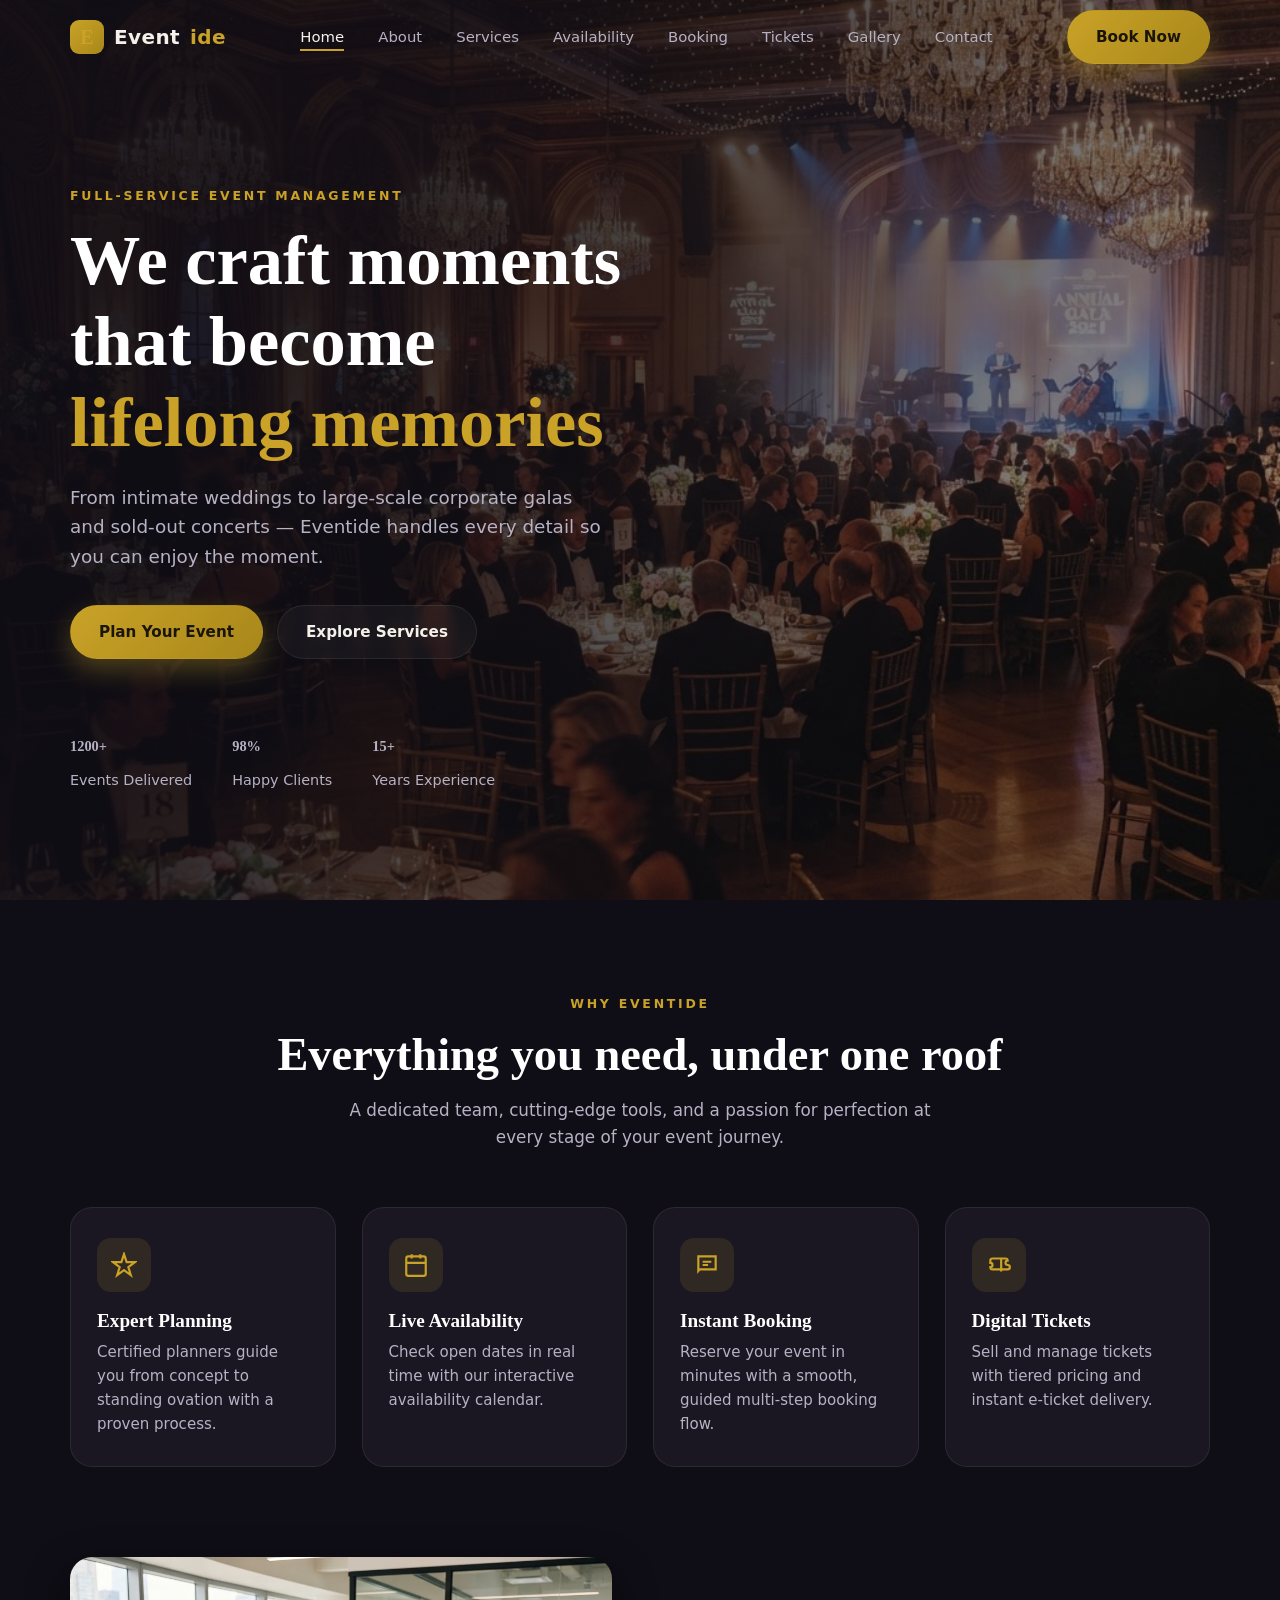
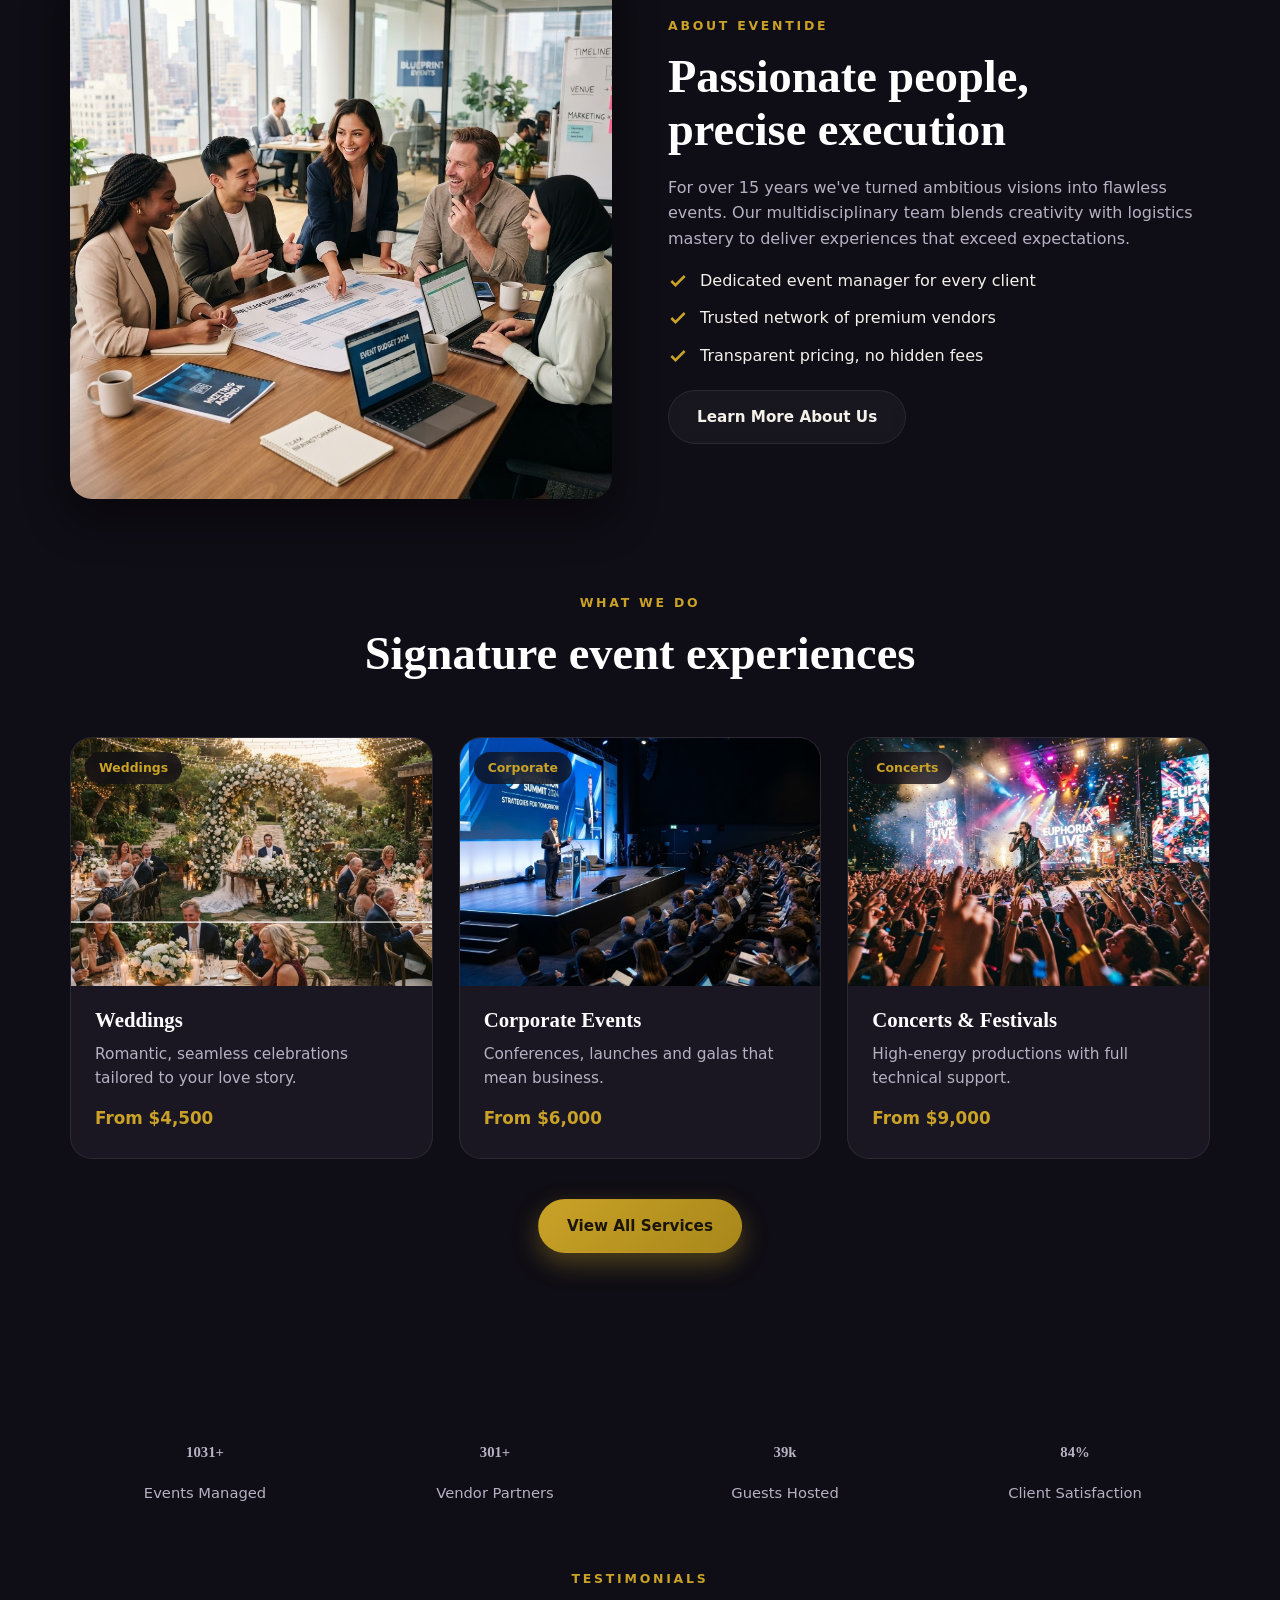
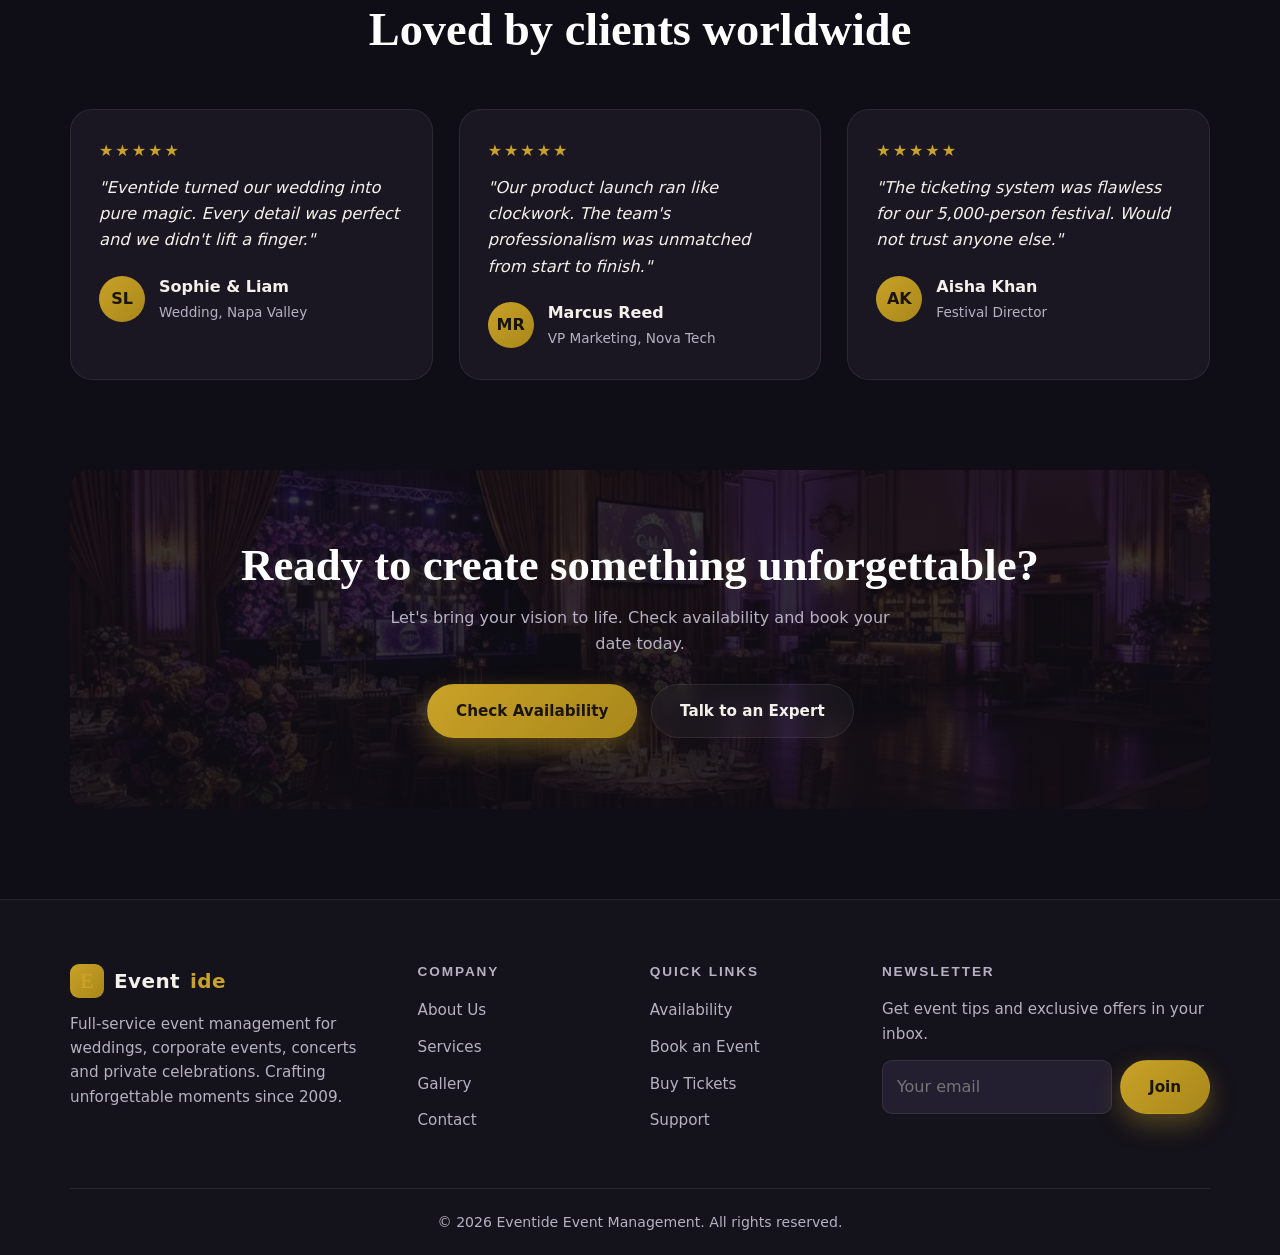
==== commit 3d9720de: "Update index.html" ====
--- a/index.html
+++ b/index.html
@@ -46,7 +46,7 @@
 
   <!-- HERO -->
   <section class="hero">
-    <div class="hero__bg" style="background-image:url('public/images/hero.png')"></div>
+    <div class="hero__bg" style="background-image:url('hero.png')"></div>
     <div class="container">
       <div class="hero__inner">
         <span class="eyebrow reveal">Full-Service Event Management</span>
